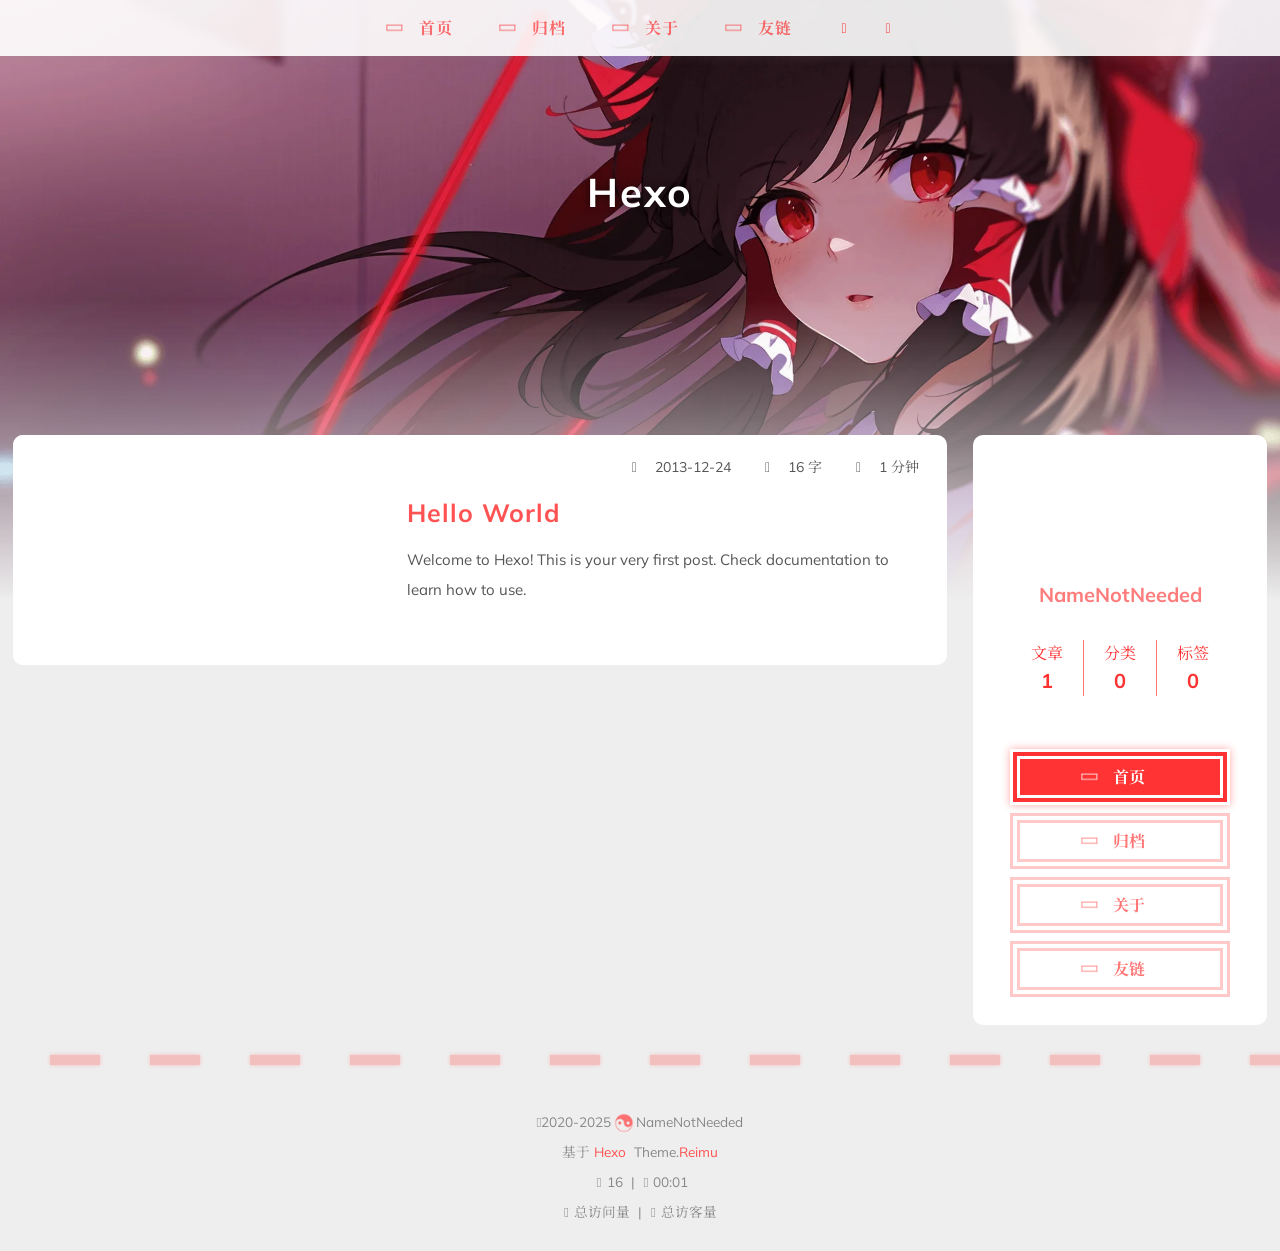
==== index.html @ d1f15216 "Site updated: 2025-08-09 03:08:02" ====
<!DOCTYPE html>
  <html lang="zh-CN"  
    
      data-theme-mode="auto"
    
  >
  <head>
  
  <meta charset="utf-8">
  

  

  

  <script>window.REIMU_CONFIG = {};window.REIMU_CONFIG.icon_font = '4552607_0khxww3tj3q9';window.REIMU_CONFIG.clipboard_tips = {"success":{"en":"Copy successfully (*^▽^*)","zh-CN":"复制成功 (*^▽^*)","zh-TW":"複製成功 (*^▽^*)","ja":"コピー成功 (*^▽^*)"},"fail":{"en":"Copy failed (ﾟ⊿ﾟ)ﾂ","zh-CN":"复制失败 (ﾟ⊿ﾟ)ﾂ","zh-TW":"複製失敗 (ﾟ⊿ﾟ)ﾂ","ja":"コピー失敗 (ﾟ⊿ﾟ)ﾂ"},"copyright":{"enable":false,"count":50,"license_type":"by-nc-sa"}};window.REIMU_CONFIG.clipboard_tips.copyright.content = '本博客所有文章除特别声明外，均采用 BY-NC-SA 许可协议。转载请注明出处！';window.REIMU_CONFIG.code_block = {"expand":true};window.REIMU_CONFIG.base = 'https://namenotneeded.github.io';</script>
  
  <title>
    
    Hexo
  </title>
  <meta name="viewport" content="width=device-width, initial-scale=1, shrink-to-fit=no">
  
  
    <link rel="preconnect" href="https://fonts.gstatic.com/" crossorigin><link rel="preload" as="style" href="https://fonts.googleapis.com/css?family=Mulish:400,400italic,700,700italic%7CNoto%20Serif%20SC:400,400italic,700,700italic&display=swap"><link rel="stylesheet" href="https://fonts.googleapis.com/css?family=Mulish:400,400italic,700,700italic%7CNoto%20Serif%20SC:400,400italic,700,700italic&display=swap" media="print" onload="this.media&#x3D;&#39;all&#39;">
  
  
    <link rel="preload" href="//at.alicdn.com/t/c/font_4552607_0khxww3tj3q9.woff2" as="font" type="font/woff2" crossorigin="anonymous">
  
  
    
<link rel="stylesheet" href="/css/loader.css">

  
  
    <meta property="og:type" content="website">
<meta property="og:title" content="Hexo">
<meta property="og:url" content="https://namenotneeded.github.io/index.html">
<meta property="og:site_name" content="Hexo">
<meta property="og:locale" content="zh_CN">
<meta property="og:image" content="https://namenotneeded.github.io/images/banner.webp">
<meta property="article:author" content="NameNotNeeded">
<meta name="twitter:card" content="summary">
<meta name="twitter:image" content="https://namenotneeded.github.io/images/banner.webp">
  
  
    <link rel="alternate" href="/atom.xml" title="Hexo" type="application/atom+xml">
  
  
    <link rel="shortcut icon" href="/images/favicon.ico">
  
  
<link rel="stylesheet" href="/css/style.css">

  <link rel="preload" as="style" onload="this.onload&#x3D;null;this.rel&#x3D;&#39;stylesheet&#39;" href="https://npm.webcache.cn/photoswipe@5.4.4/dist/photoswipe.css" integrity="sha384-IfxC36XL&#x2F;toUyJ939C73PcgMuRzAZuIzZxE38drsmO5p6jD7ei+Zx&#x2F;1oA&#x2F;0l8ysE" crossorigin="anonymous">
  
  
  
  
    
<script src="https://npm.webcache.cn/pace-js@1.2.4/pace.min.js" integrity="sha384-k6YtvFUEIuEFBdrLKJ3YAUbBki333tj1CSUisai5Cswsg9wcLNaPzsTHDswp4Az8" crossorigin="anonymous"></script>

  
  
    
<link rel="stylesheet" href="https://npm.webcache.cn/@reimujs/aos@0.1.0/dist/aos.css" integrity="sha384-4NN3fZ5AokFyHuoihl7A9qWaCt+HsAtOaUsXwJGRb4&#x2F;SMBtFr2vcNSHR5E8dg0Wk" crossorigin="anonymous">

  
  
  
<meta name="generator" content="Hexo 7.3.0"></head>

  <body>
    
    
  <div id='loader'>
    <div class="loading-left-bg loading-bg"></div>
    <div class="loading-right-bg loading-bg"></div>
    <div class="spinner-box">
      <div class="loading-taichi rotate">
        
          <svg width="150" height="150" viewBox="0 0 1024 1024" class="icon" version="1.1" xmlns="https://www.w3.org/2000/svg" shape-rendering="geometricPrecision">
            <path d="M303.5 432A80 80 0 0 1 291.5 592A80 80 0 0 1 303.5 432z" fill="var(--red-1, #ff5252)" />
            <path d="M512 65A447 447 0 0 1 512 959L512 929A417 417 0 0 0 512 95A417 417 0 0 0 512 929L512 959A447 447 0 0 1 512 65z 
           M512 95A417 417 0 0 1 929 512A208.5 208.5 0 0 1 720.5 720.5L720.5 592A80 80 0 0 0 720.5 432A80 80 0 0 0 720.5 592L720.5 720.5A208.5 208.5 0 0 1 512 512A208.5 208.5 0 0 0 303.5 303.5A208.5 208.5 0 0 0 95 512A417 417 0 0 1 512 95z" fill="var(--red-1, #ff5252)" />
          </svg>
        
      </div>
      
      
        
      
      <div class="loading-word">少女祈祷中...</div>
    </div>
  </div>
  </div>
  <script>
    var time = null;
    var startLoading = () => {
      time = Date.now();
      document.getElementById('loader').classList.remove("loading");
    }
    var endLoading = () => {
      if (!time) {
        document.body.style.overflow = 'auto';
        document.getElementById('loader').classList.add("loading");
      } else {
        if (Date.now() - time > 500) {
          time = null;
          document.body.style.overflow = 'auto';
          document.getElementById('loader').classList.add("loading");
        } else {
          setTimeout(endLoading, 500 - (Date.now() - time));
          time = null;
        }
      }
    }
    window.addEventListener('DOMContentLoaded', endLoading);
    document.getElementById('loader').addEventListener('click', endLoading);
  </script>

<div id="copy-tooltip" style="pointer-events: none; opacity: 0; transition: all 0.2s ease; position: fixed;top: 50%;left: 50%;z-index: 999;transform: translate(-50%, -50%);color: white;background: rgba(0, 0, 0, 0.5);padding: 10px 15px;border-radius: 10px;">
</div>
<div id="heatmap-tooltip"></div>


    <div id="container">
      <div id="wrap">
        <div id="header-nav">
  <nav id="main-nav">
    
      
        <span class="main-nav-link-wrap">
          <div class="main-nav-icon icon rotate">
             
              &#xe62b;
             
          </div>
          <a class="main-nav-link" href="/">首页</a>
        </span>
      
        <span class="main-nav-link-wrap">
          <div class="main-nav-icon icon rotate">
             
              &#xe62b;
             
          </div>
          <a class="main-nav-link" href="/archives">归档</a>
        </span>
      
        <span class="main-nav-link-wrap">
          <div class="main-nav-icon icon rotate">
             
              &#xe62b;
             
          </div>
          <a class="main-nav-link" href="/about">关于</a>
        </span>
      
        <span class="main-nav-link-wrap">
          <div class="main-nav-icon icon rotate">
             
              &#xe62b;
             
          </div>
          <a class="main-nav-link" href="/friend">友链</a>
        </span>
      
    
    <a id="main-nav-toggle" class="nav-icon"></a>
  </nav>
  <nav id="sub-nav">
    
      <a id="nav-rss-link" class="nav-icon" href="/atom.xml" title="RSS 订阅" target="_blank"></a>
    
    
    
  </nav>
  
</div>
<header id="header">
  
    
      <picture>
        
      </picture>
      
        <img  fetchpriority="high" src="/images/banner.webp" alt="">
      
    
  
  <div id="header-outer">
    <div id="header-title">
      
        
        
          <a href="/" id="logo">
            <h1 data-aos="slide-up">Hexo</h1>
          </a>
        
      
      
        
        <h2 id="subtitle-wrap" data-aos="slide-down">
          
        </h2>
      
    </div>
  </div>
</header>

        <div id="content"  class="sidebar-right" >
          <aside id="sidebar">
  
  
  
  <div class="sidebar-wrapper ">
    <div class="sidebar-wrap" data-aos="fade-up">
      
        <div class="sidebar-author">
  <img data-src="/avatar/avatar.webp" data-sizes="auto" alt="NameNotNeeded" class="lazyload">
  <div class="sidebar-author-name">NameNotNeeded</div>
  <div class="sidebar-description"></div>
</div>
<div class="sidebar-state">
  <div class="sidebar-state-article">
    <div>文章</div>
    <div class="sidebar-state-number">1</div>
  </div>
  <div class="sidebar-state-category">
    <div>分类</div>
    <div class="sidebar-state-number">0</div>
  </div>
  <div class="sidebar-state-tag">
    <div>标签</div>
    <div class="sidebar-state-number">0</div>
  </div>
</div>
<div class="sidebar-social">
  
</div>
<div class="sidebar-menu">
  
    
      <div class="sidebar-menu-link-wrap">
        <a class="sidebar-menu-link-dummy" href="/" aria-label="首页"></a>
        <div class="sidebar-menu-icon icon rotate">
          
            &#xe62b;
          
        </div>
        <div class="sidebar-menu-link">首页</div>
      </div>
    
      <div class="sidebar-menu-link-wrap">
        <a class="sidebar-menu-link-dummy" href="/archives" aria-label="归档"></a>
        <div class="sidebar-menu-icon icon rotate">
          
            &#xe62b;
          
        </div>
        <div class="sidebar-menu-link">归档</div>
      </div>
    
      <div class="sidebar-menu-link-wrap">
        <a class="sidebar-menu-link-dummy" href="/about" aria-label="关于"></a>
        <div class="sidebar-menu-icon icon rotate">
          
            &#xe62b;
          
        </div>
        <div class="sidebar-menu-link">关于</div>
      </div>
    
      <div class="sidebar-menu-link-wrap">
        <a class="sidebar-menu-link-dummy" href="/friend" aria-label="友链"></a>
        <div class="sidebar-menu-icon icon rotate">
          
            &#xe62b;
          
        </div>
        <div class="sidebar-menu-link">友链</div>
      </div>
    
  
</div>

      
      
    </div>
  </div>

  <div class="sidebar-widget">
  
  </div>
  
</aside>

          <section id="main">
  
  
    
    
      <div class="post-wrapper">
  <div class="post-wrap-left" data-aos="fade-up">
    
      <a class="post-link" href="/2013/12/24/hello-world/" aria-label="Hello World"></a>
    
    
    <div class="post-cover-left">
      
        
        
          <img data-src="https://d-sketon.top/img/_backwebp/bg1.webp" data-sizes="auto" alt="Hello World" class="lazyload">
        
      
    </div>
    <div class="post-info">
      <div class="post-meta">
        <span><span class="icon-calendar"></span>2013-12-24</span>
        <span><span class="icon-pencil"></span>16 字</span>
        <span><span class="icon-clock"></span>1 分钟</span>
      </div>
      <h2 class="post-title">Hello World</h2>
      <article class="post-article">
        
          Welcome to Hexo! This is your very first post. Check documentation to learn how to use.

        
      </article>
    </div>
  </div>
</div>
      
    
  



</section>
        </div>
        <footer id="footer">
  <div style="width: 100%; overflow: hidden">
    <div class="footer-line"></div>
  </div>
  <div id="footer-info">
    
    <div>
      <span class="icon-copyright"></span>
      
      
      
        2020-2025
      
      <span class="footer-info-sep rotate"></span>
      NameNotNeeded
    </div>
    
      <div>
        基于&nbsp;<a href="https://hexo.io/" rel="noopener external nofollow noreferrer" target="_blank">Hexo</a>&nbsp;
        Theme.<a href="https://github.com/D-Sketon/hexo-theme-reimu" rel="noopener external nofollow noreferrer" target="_blank">Reimu</a>
      </div>
    
    
      <div>
        <span class="icon-brush"></span>
        16
        &nbsp;|&nbsp;
        <span class="icon-coffee"></span>
        00:01
      </div>
    
    
    
    
      <div>
        <span class="icon-eye"></span>
        <span id="busuanzi_container_site_pv">总访问量&nbsp;<span id="busuanzi_value_site_pv"></span></span>
        &nbsp;|&nbsp;
        <span class="icon-user"></span>
        <span id="busuanzi_container_site_uv">总访客量&nbsp;<span id="busuanzi_value_site_uv"></span></span>
      </div>
    
  </div>
</footer>

        
          <div class="sidebar-top">
            <div class="sidebar-top-taichi rotate"></div>
            <div class="arrow-up"></div>
          </div>
        
        <div id="mask" class="hide"></div>
      </div>
      <nav id="mobile-nav">
  <div class="sidebar-wrap">
    
      <div class="sidebar-author">
  <img data-src="/avatar/avatar.webp" data-sizes="auto" alt="NameNotNeeded" class="lazyload">
  <div class="sidebar-author-name">NameNotNeeded</div>
  <div class="sidebar-description"></div>
</div>
<div class="sidebar-state">
  <div class="sidebar-state-article">
    <div>文章</div>
    <div class="sidebar-state-number">1</div>
  </div>
  <div class="sidebar-state-category">
    <div>分类</div>
    <div class="sidebar-state-number">0</div>
  </div>
  <div class="sidebar-state-tag">
    <div>标签</div>
    <div class="sidebar-state-number">0</div>
  </div>
</div>
<div class="sidebar-social">
  
</div>
<div class="sidebar-menu">
  
    
      <div class="sidebar-menu-link-wrap">
        <a class="sidebar-menu-link-dummy" href="/" aria-label="首页"></a>
        <div class="sidebar-menu-icon icon rotate">
          
            &#xe62b;
          
        </div>
        <div class="sidebar-menu-link">首页</div>
      </div>
    
      <div class="sidebar-menu-link-wrap">
        <a class="sidebar-menu-link-dummy" href="/archives" aria-label="归档"></a>
        <div class="sidebar-menu-icon icon rotate">
          
            &#xe62b;
          
        </div>
        <div class="sidebar-menu-link">归档</div>
      </div>
    
      <div class="sidebar-menu-link-wrap">
        <a class="sidebar-menu-link-dummy" href="/about" aria-label="关于"></a>
        <div class="sidebar-menu-icon icon rotate">
          
            &#xe62b;
          
        </div>
        <div class="sidebar-menu-link">关于</div>
      </div>
    
      <div class="sidebar-menu-link-wrap">
        <a class="sidebar-menu-link-dummy" href="/friend" aria-label="友链"></a>
        <div class="sidebar-menu-icon icon rotate">
          
            &#xe62b;
          
        </div>
        <div class="sidebar-menu-link">友链</div>
      </div>
    
  
</div>

    
  </div>
  
</nav>

    </div>
    
    
    
    
<script src="https://npm.webcache.cn/lazysizes@5.3.2/lazysizes.min.js" integrity="sha384-3gT&#x2F;vsepWkfz&#x2F;ff7PpWNUeMzeWoH3cDhm&#x2F;A8jM7ouoAK0&#x2F;fP&#x2F;9bcHHR5kHq2nf+e" crossorigin="anonymous"></script>


<script src="https://npm.webcache.cn/clipboard@2.0.11/dist/clipboard.min.js" integrity="sha384-J08i8An&#x2F;QeARD9ExYpvphB8BsyOj3Gh2TSh1aLINKO3L0cMSH2dN3E22zFoXEi0Q" crossorigin="anonymous"></script>





<script src="/js/script.js"></script>



  
<script src="/js/aos.js"></script>

  <script>
    var aosInit = () => {
      AOS.init({
        duration: 1000,
        easing: "ease",
        once: true,
        offset: 50,
      });
    };
    if (document.readyState === 'loading') {
      document.addEventListener('DOMContentLoaded', aosInit);
    } else {
      aosInit();
    }
  </script>



<script src="/js/pjax_script.js" data-pjax></script>







  
<script src="https://npm.webcache.cn/mouse-firework@0.1.1/dist/index.umd.js" integrity="sha384-8LyaidD9GPxQQgLJO&#x2F;WRw&#x2F;O2h3BoNq&#x2F;ApI&#x2F;ecpvM6RsrCz2qP2ppBXUKihP4V&#x2F;2d" crossorigin="anonymous"></script>

  <script>
    window.firework && window.firework(JSON.parse('{"excludeElements":["a","button"],"particles":[{"shape":"circle","move":["emit"],"easing":"easeOutExpo","colors":["var(--red-1)","var(--red-2)","var(--red-3)","var(--red-4)"],"number":20,"duration":[1200,1800],"shapeOptions":{"radius":[16,32],"alpha":[0.3,0.5]}},{"shape":"circle","move":["diffuse"],"easing":"easeOutExpo","colors":["var(--red-0)"],"number":1,"duration":[1200,1800],"shapeOptions":{"radius":20,"alpha":[0.2,0.5],"lineWidth":6}}]}'))
  </script>










<div id="lazy-script">
  <div>
       
    
    
      
    
    
  </div>
</div>


  <script>
    console.log(String.raw`%c 
 ______     ______     __     __    __     __  __    
/\  == \   /\  ___\   /\ \   /\ "-./  \   /\ \/\ \   
\ \  __<   \ \  __\   \ \ \  \ \ \-./\ \  \ \ \_\ \  
 \ \_\ \_\  \ \_____\  \ \_\  \ \_\ \ \_\  \ \_____\ 
  \/_/ /_/   \/_____/   \/_/   \/_/  \/_/   \/_____/ 
                                                  
`,'color: #ff5252;')
    console.log('%c Theme.Reimu v' + '1.9.0' + ' %c https://github.com/D-Sketon/hexo-theme-reimu ', 'color: white; background: #ff5252; padding:5px 0;', 'padding:4px;border:1px solid #ff5252;')
  </script>
  



  
<script src="https://npm.webcache.cn/busuanzi@2.3.0/bsz.pure.mini.js" integrity="sha384-0M75wtSkhjIInv4coYlaJU83+OypaRCIq2SukQVQX04eGTCBXJDuWAbJet56id+S" crossorigin="anonymous" async></script>




<script>
  if ('serviceWorker' in navigator) {
    navigator.serviceWorker.getRegistrations().then((registrations) => {
      for (let registration of registrations) {
        registration.unregister();
      }
    });
  }
</script>









    
  </body>
  </html>
---- css/loader.css ----
[data-theme="dark"] #loader .loading-bg {
  background-color: rgba(37,37,37,0.9);
}
[data-theme="dark"] #loader .spinner-box .loading-word {
  color: var(--red-1, #ff5252);
}
#loader .loading-bg {
  position: fixed;
  z-index: 1000;
  width: 50%;
  height: 100%;
  background-color: rgba(255,255,255,0.9);
  transition: 0.8s;
}
#loader .loading-right-bg {
  right: 0;
}
#loader .spinner-box {
  position: fixed;
  z-index: 1001;
  display: flex;
  justify-content: center;
  align-items: center;
  width: 100%;
  height: 100vh;
  opacity: 1;
  transition: 0.5s;
}
#loader .spinner-box .loading-taichi {
  opacity: 0.8;
}
#loader .spinner-box .rotate {
  animation: rotate-all 2s linear infinite;
}
#loader .spinner-box .loading-word {
  position: absolute;
  color: var(--red-1, #ff5252);
  top: calc(50% + 110px);
  left: 50%;
  transform: translate(-50%, -50%);
  font: 700 1.2rem  'Mulish','Noto Serif SC', '-apple-system','PingFang SC','Microsoft YaHei','sans-serif';
}
#loader.loading .loading-left-bg {
  transform: translate(-100%, 0);
}
#loader.loading .loading-right-bg {
  transform: translate(100%, 0);
}
#loader.loading .spinner-box {
  opacity: 0;
  visibility: hidden;
}
@keyframes rotate-all {
  100% {
    transform: rotate(360deg);
  }
}
---- css/style.css ----
:root {
  --red-0: #ff0000;
  --red-1: #ff5252;
  --red-2: #ff7c7c;
  --red-3: #ffafaf;
  --red-4: #ffd0d0;
  --red-5: #ffecec;
  --red-5-5: #fff3f3;
  --red-6: #fff7f7;
  --grey-9: #888;
  --grey-7: var(--color-default);
  --color-archive-year: #000;
  --color-default: #555;
  --color-border: var(--red-3);
  --color-link: var(--red-1);
  --color-background: #eee;
  --color-code-background: #f8f8f8;
  --color-header-background: rgba(255,255,255,0.9);
  --color-footer-background: #fff;
  --color-mobile-nav-background: #fff;
  --color-wrap: #fff;
  --color-sticky: #fff;
  --color-h2-border: #eee;
  --color-meta-shadow: var(--red-6);
  --color-hover-shadow: rgba(120,120,120,0.15);
  --color-h2-after: var(--red-1);
  --color-red-6-shadow: rgba(255, 78, 78, 0.6);
  --color-red-3-shadow: rgba(255, 78, 78, 0.3);
  --highlight-nav: #e6e6e6;
  --highlight-scrollbar: #d6d6d6;
  --highlight-background: #f7f7f7;
  --highlight-current-line: #dadada;
  --highlight-selection: #e9e9e9;
  --highlight-foreground: #4d4d4d;
  --highlight-comment: #7d7d7d;
  --highlight-red: #c8362b;
  --highlight-orange: #b66014;
  --highlight-yellow: #cb911d;
  --highlight-green: #2ea52e;
  --highlight-aqua: #479d9d;
  --highlight-blue: #1973b8;
  --highlight-purple: #7135ac;
  --cursor-default: url("../images/cursor/reimu-cursor-default.png"), auto;
  --cursor-pointer: url("../images/cursor/reimu-cursor-pointer.png"), pointer;
  --cursor-text: url("../images/cursor/reimu-cursor-text.png"), text;
  --footer-icon: url("../images/taichi.png");
  --sponsor-icon: url("../images/taichi.png");
  --top-icon: url("../images/taichi.png");
  --shadow-meta: 0 0 5px 2px var(--color-meta-shadow);
  --shadow-meta-hover: 0 0 6px 4px var(--color-meta-shadow);
  --shadow-card: 0 0 10px 2px var(--color-hover-shadow);
  --shadow-card-hover: 0 0 10px 4px var(--color-hover-shadow);
  --shadow-red-6-shadow: 0 0 8px var(--color-red-6-shadow);
}
[data-theme="dark"]:root {
  --red-0: var(--red-1);
  --red-4: rgba(255, 208, 208, 0.5);
  --red-5: rgba(255,228,228,0.15);
  --red-5-5: rgba(255,236,236,0.05);
  --red-6: rgba(255, 243, 243, 0.2);
  --color-archive-year: #999;
  --color-default: #999;
  --color-border: var(--red-5);
  --color-background: #21252b;
  --color-code-background: rgba(232,232,232,0.1);
  --color-header-background: #222;
  --color-footer-background: #21252b;
  --color-mobile-nav-background: #21252b;
  --color-wrap: #272b30;
  --color-h2-border: #47474a;
  --color-meta-shadow: rgba(0,0,0,0.2);
  --color-hover-shadow: rgba(0,0,0,0.2);
  --highlight-nav: #2e353f;
  --highlight-scrollbar: #454d59;
  --highlight-background: #22272e;
  --highlight-current-line: #393939;
  --highlight-selection: #515151;
  --highlight-foreground: #cccccc;
  --highlight-comment: #999999;
  --highlight-red: #f47067;
  --highlight-orange: #f69d50;
  --highlight-yellow: #ffcc66;
  --highlight-green: #99cc99;
  --highlight-aqua: #66cccc;
  --highlight-blue: #54b6ff;
  --highlight-purple: #dcbdfb;
}
[data-theme="dark"]:root img {
  filter: brightness(70%);
}
[data-theme="dark"]:root .pswp__img {
  opacity: 1;
  filter: none;
  animation: none;
}
[data-theme="dark"]:root img.lazyloaded {
  opacity: 1;
  animation: blur-darken 0.8s ease-in-out forwards;
}
body [data-aos='fade-up'] {
  transform: translate3d(0, 30px, 0);
}
body [data-aos='zoom-in'] {
  transform: scale(0.8);
}
[data-aos^=fade],
[data-aos^=zoom] {
  transition-property: all !important;
}
@keyframes blur {
  0% {
    filter: blur(10px);
  }
  to {
    filter: blur(0);
  }
}
@keyframes blur-darken {
  0% {
    filter: blur(10px) brightness(70%);
  }
  to {
    filter: blur(0) brightness(70%);
  }
}
@keyframes rotate-all {
  100% {
    transform: rotate(360deg);
  }
}
@keyframes transform-all {
  100% {
    transform: translateX(-100px);
  }
}
.article-entry h1 {
  font-size: 2em;
}
.article-entry h2 {
  font-size: 1.5em;
  position: relative;
}
.article-entry h2:before {
  content: "";
  position: absolute;
  width: 100%;
  border-bottom: 1px solid var(--color-h2-border);
  bottom: -15px;
  box-sizing: unset;
  transition: 1s;
}
.article-entry h2:after {
  content: "";
  position: absolute;
  background: var(--color-h2-after);
  width: 1em;
  height: 7px;
  bottom: -18px;
  left: 0;
  border-radius: 10px;
  box-shadow: 0 2px 12px var(--color-red-6-shadow);
  transition: 0.3s;
}
.article-entry h2:hover:after {
  width: 3em;
}
.article-entry h3 {
  font-size: 1.3em;
}
.article-entry h4 {
  font-size: 1.2em;
}
.article-entry h5 {
  font-size: 1em;
}
.article-entry h6 {
  font-size: 1em;
  color: var(--grey-9);
}
.article-entry hr {
  margin: 10px 0;
  opacity: 0.3;
  height: 4px;
  background-image: linear-gradient(to right, var(--red-0) 50%, transparent 0%);
  background-size: 50px 4px;
  background-repeat: repeat-x;
  border: none;
  filter: drop-shadow(0px 0px 2px var(--red-1));
  transition: opacity 0.3s, color 0.3s;
}
.article-entry hr:hover {
  opacity: 0.5;
}
.article-entry strong {
  font-weight: bold;
}
.article-entry em,
.article-entry cite {
  font-style: italic;
}
.article-entry sup,
.article-entry sub {
  font-size: 0.75em;
  line-height: 0;
  position: relative;
  vertical-align: baseline;
}
.article-entry sup {
  top: -0.5em;
}
.article-entry sub {
  bottom: -0.2em;
}
.article-entry small {
  font-size: 0.85em;
}
.article-entry acronym,
.article-entry abbr {
  text-decoration: none;
  border-bottom: 1px dotted;
}
.article-entry ul,
.article-entry ol,
.article-entry dl {
  margin: 0 20px;
  line-height: 1.8em;
}
.article-entry ul ul,
.article-entry ol ul,
.article-entry ul ol,
.article-entry ol ol {
  margin-top: 0;
  margin-bottom: 0;
}
.article-entry ul {
  list-style: disc;
}
.article-entry ol {
  list-style: decimal;
}
.article-entry dt {
  font-weight: bold;
}
@font-face {
  font-family: "iconfont";
  src: url("//at.alicdn.com/t/c/font_4552607_0khxww3tj3q9.woff2") format('woff2');
  font-display: swap;
}
.archives-tag-list-link:before {
  font-family: "iconfont";
  content: "\e622";
}
.archives-category-list-link:before {
  font-family: "iconfont";
  content: "\e604";
}
.article-date-link:before {
  font-family: "iconfont";
  content: "\e606";
}
.article-category-link:before {
  font-family: "iconfont";
  content: "\e604";
}
.article-tag-list-link:before {
  font-family: "iconfont";
  content: "\e622";
}
.article-comment-link:before {
  font-family: "iconfont";
  content: "\e608";
}
.icon-copyright:before {
  font-family: "iconfont";
  content: "\e60a";
}
.icon-brush:before {
  font-family: "iconfont";
  content: "\e618";
}
.icon-coffee:before {
  font-family: "iconfont";
  content: "\e607";
}
.icon-eye:before {
  font-family: "iconfont";
  content: "\e60f";
}
.icon-user:before {
  font-family: "iconfont";
  content: "\e628";
}
#main-nav-toggle:before {
  font-family: "iconfont";
  content: "\e62f";
}
#nav-rss-link:before {
  font-family: "iconfont";
  content: "\e61f";
}
#nav-search-btn:before {
  font-family: "iconfont";
  content: "\e631";
}
#nav-sun-btn:before {
  font-family: "iconfont";
  content: "\e621";
}
#nav-moon-btn:before {
  font-family: "iconfont";
  content: "\e617";
}
#nav-circle-half-stroke-btn:before {
  font-family: "iconfont";
  content: "\e641";
}
#nav-language-btn:before {
  font-family: "iconfont";
  content: "\e642";
}
.icon-copy:before {
  font-family: "iconfont";
  content: "\e60c";
}
.icon-chevron-down:before {
  font-family: "iconfont";
  content: "\e609";
}
.icon-check:before {
  font-family: "iconfont";
  content: "\e636";
}
.icon-times:before {
  font-family: "iconfont";
  content: "\e637";
}
.icon-calendar:before {
  font-family: "iconfont";
  content: "\e605";
}
.icon-pencil:before {
  font-family: "iconfont";
  content: "\e61b";
}
.icon-clock:before {
  font-family: "iconfont";
  content: "\e613";
}
.post-sticky:before {
  font-family: "iconfont";
  content: "\e627";
}
.popup-btn-close:before {
  font-family: "iconfont";
  content: "\e626";
}
.reimu-search-input-icon:before {
  font-family: "iconfont";
  content: "\e631";
}
.ais-pagination--item__previous a:before {
  font-family: "iconfont";
  content: "\e601";
}
.ais-pagination--item__next a:before {
  font-family: "iconfont";
  content: "\e630";
}
.sidebar-btn-wrapper .sidebar-toc-btn:before {
  font-family: "iconfont";
  content: "\e633";
}
.sidebar-btn-wrapper .sidebar-common-btn:before {
  font-family: "iconfont";
  content: "\e632";
}
.sidebar-top .arrow-up:before {
  font-family: "iconfont";
  content: "\e634";
}
.icon-link:before {
  font-family: "iconfont";
  content: "\e639";
}
.icon-globe:before {
  font-family: "iconfont";
  content: "\e638";
}
.icon-creative-commons:before {
  font-family: "iconfont";
  content: "\e63a";
}
.icon-taichi:before {
  font-family: "iconfont";
  content: "\e62b";
}
.icon-image:before {
  font-family: "iconfont";
  content: "\e63f";
}
.icon {
  font-family: "iconfont";
}
html,
body,
div,
span,
applet,
object,
iframe,
h1,
h2,
h3,
h4,
h5,
h6,
p,
blockquote,
pre,
a,
abbr,
acronym,
address,
big,
cite,
code,
del,
dfn,
em,
img,
ins,
kbd,
q,
s,
samp,
small,
strike,
strong,
sub,
sup,
tt,
var,
dl,
dt,
dd,
ol,
ul,
li,
fieldset,
form,
label,
legend,
table,
caption,
tbody,
tfoot,
thead,
tr,
th,
td {
  margin: 0;
  padding: 0;
  border: 0;
  outline: 0;
  font-weight: inherit;
  font-style: inherit;
  font-family: inherit;
  font-size: 100%;
  vertical-align: baseline;
}
body {
  line-height: 1;
  color: #000;
  background: #fff;
}
ol,
ul {
  list-style: none;
}
table {
  border-collapse: separate;
  border-spacing: 0;
  vertical-align: middle;
}
caption,
th,
td {
  text-align: left;
  font-weight: normal;
  vertical-align: middle;
}
a img {
  border: none;
}
h1,
h2,
h3,
h4,
h5,
h6 {
  font-family: 'Mulish','Noto Serif SC', '-apple-system','PingFang SC','Microsoft YaHei','sans-serif';
  font-weight: 700;
}
input,
button {
  margin: 0;
  padding: 0;
}
input::-moz-focus-inner,
button::-moz-focus-inner {
  border: 0;
  padding: 0;
}
html,
body,
#container {
  height: 100%;
  scroll-behavior: smooth;
  cursor: var(--cursor-default);
}
body {
  width: 100%;
  background: var(--color-background);
  -webkit-text-size-adjust: 100%;
  -webkit-font-smoothing: antialiased;
  text-size-adjust: 100%;
  font-family: 'Mulish','Noto Serif SC', '-apple-system','PingFang SC','Microsoft YaHei','sans-serif';
  transition: background 1s;
  color: var(--color-default);
}
body ::selection {
  background: var(--red-1);
  color: #fff;
}
a,
button {
  cursor: var(--cursor-pointer) !important;
}
.site-search input {
  cursor: var(--cursor-text) !important;
}
#main span:not(button span),
#main p:not(button p),
#main code,
#main kbd,
#main input,
#main textarea {
  cursor: var(--cursor-text) !important;
}
#main nav span {
  cursor: var(--cursor-default) !important;
}
#container {
  position: relative;
}
.mobile-nav-on {
  overflow: hidden !important;
}
#wrap {
  position: absolute;
  z-index: 1;
  top: 0;
  left: 0;
  height: 100%;
  width: 100%;
  transition: 1s;
  background: var(--color-background);
}
#main {
  flex: 1;
  padding: 0 10px;
  max-width: 100%;
  box-sizing: border-box;
}
@media screen and (max-width: 959px) {
  #main {
    min-width: 100%;
  }
}
#content {
  position: relative;
  display: flex;
  padding-top: 5px;
  align-items: stretch;
  max-width: 1350px;
  margin: 0 auto;
  overflow: visible;
}
@media screen and (min-width: 960px) {
  .sidebar-left #main,
  .sidebar-right #main {
    padding: 0;
    width: 73%;
    margin: 0 1%;
  }
}
#content.sidebar-right {
  flex-direction: row-reverse;
}
#mask {
  z-index: 1000;
  position: fixed;
  top: 0;
  left: 0;
  width: 100%;
  height: 100%;
  background: rgba(0,0,0,0.3);
  backdrop-filter: blur(3px);
  -webkit-backdrop-filter: blur(3px);
  opacity: 1;
  transition: 0.3s;
}
#mask.hide {
  opacity: 0;
  visibility: hidden;
}
#header {
  min-height: 400px;
  height: 35vh;
  position: relative;
}
#header img {
  position: absolute;
  top: 0;
  left: 0;
  width: 100%;
  height: 150%;
  z-index: -2;
  user-select: none;
  display: block;
  object-fit: cover;
  transition: 0.3s;
  -webkit-mask: linear-gradient(to top, transparent, #fff 50%);
  mask: linear-gradient(to top, transparent, #fff 50%);
}
@media screen and (max-width: 959px) {
  #header img {
    height: 120%;
  }
}
@media screen and (max-width: 767px) {
  #header img {
    height: 100%;
  }
}
#header-outer {
  height: 100%;
  position: relative;
  max-width: 100%;
}
[data-theme="dark"] #header-nav:hover {
  background: var(--color-header-background);
}
#header-nav {
  position: fixed;
  top: 0;
  left: 0;
  right: 0;
  display: flex;
  justify-content: center;
  background: var(--color-header-background);
  box-shadow: var(--shadow-card);
  transition: background 1s, top 0.3s;
  z-index: 200;
}
#header-nav:hover {
  background: rgba(255,255,255,0.95);
}
#header-nav.header-nav-hidden {
  top: -80px;
}
#header-title {
  font-family: 'Mulish','Noto Serif SC', '-apple-system','PingFang SC','Microsoft YaHei','sans-serif';
  font-weight: 700;
  text-align: center;
  position: absolute;
  top: 50%;
  margin: -20px 2.5% 0;
  width: 95%;
}
#logo,
#subtitle {
  text-decoration: none;
  color: #fff;
}
#logo {
  font-size: 40px;
  font-weight: 700;
  letter-spacing: 2px;
  display: inline-block;
  transform: translateY(-20%);
  text-shadow: 0 0 0.5rem rgba(0,0,0,0.7);
}
@media screen and (max-width: 959px) {
  #logo {
    font-size: 35px;
  }
}
@media screen and (min-width: 480px) and (max-width: 767px) {
  #logo {
    font-size: 30px;
  }
}
@media screen and (max-width: 479px) {
  #logo {
    font-size: 30px;
  }
}
#subtitle {
  font-size: 18px;
  font-weight: 400;
  letter-spacing: 1px;
  text-shadow: 0 0 5px rgba(0,0,0,0.7);
}
@media screen and (max-width: 959px) {
  #subtitle {
    font-size: 15px;
  }
}
@media screen and (min-width: 480px) and (max-width: 767px) {
  #subtitle {
    font-size: 14px;
  }
}
@media screen and (max-width: 479px) {
  #subtitle {
    font-size: 13px;
  }
}
#subtitle-wrap {
  margin-top: 18px;
}
#main-nav {
  display: flex;
  align-items: center;
}
.nav-icon,
.main-nav-link-wrap,
.main-nav-link,
.main-nav-icon {
  color: var(--red-0);
  opacity: 0.8;
  text-decoration: none;
  transition: 0.2s;
  padding: 20px 15px;
}
.main-nav-link-wrap {
  padding: 0 15px;
  display: flex;
  transition: 0.3s;
}
.main-nav-link-wrap:hover {
  opacity: 1;
}
@media screen and (max-width: 959px) {
  .main-nav-link-wrap {
    padding: 0 10px;
  }
}
@media screen and (max-width: 767px) {
  .main-nav-link-wrap {
    padding: 0 4px;
  }
}
.nav-icon {
  text-align: center;
  font-size: 14px;
  width: 14px;
  height: 14px;
  will-change: transform;
}
.nav-icon:hover {
  opacity: 1;
  transform: scale(1.1);
}
[data-theme="dark"] .main-nav-link,
[data-theme="dark"] .nav-icon,
[data-theme="dark"] .main-nav-link-wrap {
  color: var(--red-2);
}
@media screen and (max-width: 767px) {
  .main-nav-link-wrap {
    display: none;
  }
}
.main-nav-link-wrap:hover .main-nav-icon:before {
  transform: rotate(90deg) scale(1.1);
}
.main-nav-link-wrap:hover .main-nav-icon {
  transform: scale(1.1);
}
.main-nav-link-wrap:hover .main-nav-icon.rotate {
  transform: rotate(90deg) scale(1.1);
}
.main-nav-link {
  letter-spacing: 1px;
  font-weight: 700;
  opacity: 0.7;
}
.main-nav-icon {
  cursor: var(--cursor-pointer) !important;
  padding: 15px 5px;
  display: flex;
  align-items: center;
  font-size: 24px;
  font-weight: 400;
  transition: transform 0.3s, color 0.3s;
  will-change: transform;
}
.main-nav-icon.rotate {
  transform: rotate(90deg);
}
.main-nav-icon:before {
  font-size: 24px;
  font-weight: 400;
  transform: rotate(90deg);
  transition: transform 0.3s, color 0.3s;
  will-change: transform;
}
#main-nav-toggle {
  display: none;
}
@media screen and (max-width: 767px) {
  #main-nav-toggle {
    display: block;
  }
}
#sub-nav,
#i18n-nav {
  display: flex;
  align-items: center;
}
#nav-sun-btn:before,
#nav-moon-btn:before,
#nav-circle-half-stroke-btn:before {
  font-weight: 700;
}
#i18n-nav {
  margin-left: 8px;
}
.custom-dropdown {
  position: relative;
}
.select-selected {
  padding: 14px;
  color: var(--red-2);
  cursor: var(--cursor-pointer) !important;
  font-size: 14px;
  display: flex;
  align-items: center;
  justify-content: space-between;
}
.select-items {
  position: absolute;
  top: 100%;
  left: 0;
  right: 0;
  border-radius: 5px;
  background-color: var(--color-wrap);
  margin-top: 5px;
  display: none;
  z-index: 1;
  font-size: 14px;
  overflow: hidden;
  box-shadow: var(--shadow-card);
}
.select-items li {
  list-style: none;
  padding: 10px;
  cursor: var(--cursor-pointer) !important;
  color: var(--red-2);
  transition: 1s;
}
.select-items li:hover {
  color: #fff;
  background: var(--red-1);
}
.select-items.show {
  display: block;
}
.select-items li.selected {
  background: var(--red-1);
  color: #fff;
}
.hr-line {
  margin: 10px 35px;
  opacity: 0.3;
  height: 4px;
  background-image: linear-gradient(to right, var(--red-0) 50%, transparent 0%);
  background-size: 50px 4px;
  background-repeat: repeat-x;
  filter: drop-shadow(0px 0px 2px var(--red-1));
  transition: opacity 0.3s, color 0.3s;
}
.hr-line:hover {
  opacity: 0.5;
}
.article-inner {
  background: var(--color-wrap);
  border-radius: 10px;
  display: flow-root;
  transition: 0.3s;
}
.article-meta {
  display: flex;
  flex-direction: column;
  padding: 20px 35px 0;
}
.article-date-link,
.article-category-link {
  text-decoration: none;
  text-transform: uppercase;
  font-size: 14px;
  color: var(--red-1);
  background: var(--red-5);
  border-radius: 10px;
  padding: 10px 18px;
  margin: 0 12px 1em 0;
  box-shadow: var(--shadow-meta);
  transition: 0.3s;
}
.article-date {
  display: flex;
}
.article-date-link:before {
  margin-right: 10px;
}
.article-category {
  display: flex;
  flex-wrap: wrap;
}
.article-category-link:before {
  font-weight: 700;
  margin-right: 10px;
}
.article-entry {
  overflow: hidden;
  color: var(--color-default);
  padding: 0 35px;
}
.article-entry:before,
.article-entry:after {
  content: "";
  display: table;
}
.article-entry:after {
  clear: both;
}
@media screen and (max-width: 767px) {
  .article-entry {
    padding: 0 20px;
  }
}
.article-entry p,
.article-entry table {
  line-height: 1.8em;
  margin: 1.2em 0;
}
.article-entry h1,
.article-entry h2,
.article-entry h3,
.article-entry h4,
.article-entry h5,
.article-entry h6 {
  font-weight: bold;
  line-height: 1.2em;
  margin: 1.2em 0 0.8em;
}
.article-entry h1:before,
.article-entry h2:before,
.article-entry h3:before,
.article-entry h4:before,
.article-entry h5:before,
.article-entry h6:before {
  font-family: "iconfont";
  font-weight: normal;
}
.article-entry h1 a,
.article-entry h2 a,
.article-entry h3 a,
.article-entry h4 a,
.article-entry h5 a,
.article-entry h6 a {
  font-family: "iconfont";
  opacity: 0.5;
  margin-right: 5px;
  transition: 0.3s;
}
.article-entry h1 a:hover,
.article-entry h2 a:hover,
.article-entry h3 a:hover,
.article-entry h4 a:hover,
.article-entry h5 a:hover,
.article-entry h6 a:hover {
  opacity: 0.8;
  text-decoration: none !important;
}
.article-entry h2 {
  margin-bottom: 40px;
}
.article-entry a {
  color: var(--color-link);
  text-decoration: none;
  word-break: break-word;
}
.article-entry a:hover {
  text-decoration: underline;
}
.article-entry a:not(:has(code),
.article-entry h1 a,
.article-entry h2 a,
.article-entry h3 a,
.article-entry h4 a,
.article-entry h5 a,
.article-entry h6 a,
.article-entry .post-link-card a,
.article-entry .friend-item-wrap a,
.article-entry a.article-gallery-item)::after {
  font-family: "iconfont";
  content: "\e639";
  font-size: 0.5em;
  margin: 0 0.5em;
  vertical-align: bottom;
  font-style: normal;
}
.article-entry a:not(h1 a,
.article-entry h2 a,
.article-entry h3 a,
.article-entry h4 a,
.article-entry h5 a,
.article-entry h6 a) code::after {
  font-family: "iconfont";
  content: "\e639";
  font-size: 0.5em;
  margin: 0 0.5em;
  vertical-align: bottom;
  font-style: normal;
}
.article-entry ul,
.article-entry ol,
.article-entry dl {
  margin-top: 1.2em;
  margin-bottom: 1.2em;
}
.article-entry li:hover::marker {
  transition: color 0.2s;
  color: var(--red-1);
}
.article-entry img {
  opacity: 0;
  transition: 0.3s;
}
.article-entry img,
.article-entry video {
  max-width: 100%;
  height: auto;
  display: block;
  margin: auto;
}
.article-entry img.lazyloaded {
  opacity: 1;
  animation: blur 0.8s ease-in-out forwards;
}
.article-entry iframe {
  border: none;
}
.article-entry table {
  width: 100%;
  border-collapse: collapse;
  border-spacing: 0;
}
.article-entry th {
  font-weight: bold;
  border-bottom: 3px solid var(--color-border);
  padding-bottom: 0.5em;
}
.article-entry td {
  border-bottom: 1px solid var(--color-border);
  padding: 10px 0;
}
.article-entry blockquote {
  background: var(--red-5-5);
  border-left: 6px var(--red-4) solid;
  margin: 1.2em 0;
  border-radius: 10px;
  transition: 0.3s;
  padding: 1px 10px;
  box-shadow: var(--shadow-meta);
}
.article-entry blockquote:hover {
  box-shadow: var(--shadow-meta-hover);
}
.article-entry blockquote footer {
  font-size: 14px;
  margin: 1.8em 0;
}
.article-entry blockquote footer cite:before {
  content: "—";
  padding: 0 0.5em;
}
.article-entry details {
  padding: 18px 12px;
  border-radius: 10px;
  background-color: var(--red-5-5);
  box-shadow: var(--shadow-meta);
  transition: 0.3s;
}
.article-entry details:hover {
  box-shadow: var(--shadow-meta-hover);
}
.article-entry summary {
  font-size: 1.1em;
  font-weight: bold;
  cursor: var(--cursor-pointer) !important;
  padding: 8px;
  border: none;
  border-radius: 10px;
  transition: 0.3s;
}
.article-entry summary:hover {
  background-color: var(--red-5);
}
.article-entry details[open] summary {
  background-color: var(--red-5);
}
.article-entry details[open] summary:hover {
  background-color: var(--red-5);
}
.article-entry details p {
  margin: 20px 0 0;
  padding: 10px;
  background-color: var(--color-footer-background);
  border-radius: 10px;
  transition: 0.3s;
}
.article-entry .pullquote {
  text-align: left;
  width: 45%;
  margin: 0;
}
.article-entry .pullquote.left {
  margin-left: 0.5em;
  margin-right: 1em;
}
.article-entry .pullquote.right {
  margin-right: 0.5em;
  margin-left: 1em;
}
.article-entry .caption {
  color: var(--grey-9);
  display: block;
  font-size: 0.9em;
  margin-top: 0.5em;
  position: relative;
  text-align: center;
}
.article-entry .video-container {
  position: relative;
  padding-top: 56.25%;
  height: 0;
  overflow: hidden;
}
.article-entry .video-container iframe,
.article-entry .video-container object,
.article-entry .video-container embed {
  position: absolute;
  top: 0;
  left: 0;
  width: 100%;
  height: 100%;
  margin-top: 0;
}
.article-more-link a {
  display: inline-block;
  line-height: 1em;
  padding: 10px 18px;
  border-radius: 10px;
  background: var(--red-5);
  color: var(--red-1);
  text-decoration: none;
  box-shadow: var(--shadow-meta);
  transition: 0.3s;
}
.article-more-link a:hover {
  background: var(--color-link);
  color: #fff;
  text-decoration: none;
}
.article-footer {
  font-size: 14px;
  margin: 0 35px 20px;
}
.article-footer:before,
.article-footer:after {
  content: "";
  display: table;
}
.article-footer:after {
  clear: both;
}
@media screen and (max-width: 767px) {
  .article-footer {
    margin: 0 20px 20px;
  }
}
.article-footer:hover:before {
  opacity: 0.5;
}
.article-footer:before {
  content: "";
  display: block;
  margin-top: 10px;
  opacity: 0.3;
  height: 4px;
  background-image: linear-gradient(to right, var(--red-0) 50%, transparent 0%);
  background-size: 50px 4px;
  background-repeat: repeat-x;
  filter: drop-shadow(0px 0px 2px var(--red-1));
  transition: 0.3s;
}
.article-footer a {
  text-decoration: none;
}
.article-tag-list-link,
.article-comment-link,
.article-visitor-link {
  color: var(--red-1);
  margin-top: 20px;
}
.article-tag-list-item {
  float: left;
  text-decoration: none;
  text-transform: uppercase;
  background: var(--red-5);
  border-radius: 10px;
  padding: 8px 15px;
  margin-top: 20px;
  margin-right: 10px;
  box-shadow: var(--shadow-meta);
}
.article-tag-list-link:before {
  margin-right: 10px;
}
.article-comment-link {
  float: right;
  background: var(--red-5);
  margin-left: 20px;
  border-radius: 10px;
  padding: 8px 15px;
}
.article-comment-link:before {
  margin-right: 10px;
}
.article-visitor-link {
  float: right;
  font-size: 14px;
  background: var(--red-5);
  margin-left: 20px;
  border-radius: 10px;
  padding: 8px 15px;
}
#article-nav {
  margin-top: 10px;
  display: flex;
  flex-direction: column;
  border-radius: 10px;
  overflow: hidden;
}
@media screen and (min-width: 768px) {
  #article-nav {
    flex-direction: row;
  }
}
.article-nav-link-wrap {
  color: #fff;
  position: relative;
  flex: 1;
  display: flex;
  flex-direction: column;
  justify-content: center;
  padding-left: 20px;
  opacity: 0.9;
  transition: opacity 0.3s;
  height: 150px;
  min-height: 150px;
  flex-shrink: 0;
}
.article-nav-link-wrap a,
.article-nav-link-wrap img {
  position: absolute;
  top: 0;
  left: 0;
  width: 100%;
  height: 100%;
  filter: brightness(70%);
}
.article-nav-link-wrap img {
  display: block;
  opacity: 0;
  object-fit: cover;
  z-index: -1;
}
.article-nav-link-wrap img.lazyloaded {
  opacity: 1;
}
.article-nav-link-wrap:hover {
  opacity: 1;
}
.article-nav-link-right {
  align-items: flex-end;
  padding-right: 20px;
}
.article-nav-caption {
  text-transform: uppercase;
  letter-spacing: 2px;
  font-weight: bold;
}
.article-nav-title {
  font-size: 1.2em;
  line-height: 1.8em;
  margin-top: 0.8em;
  text-shadow: 0 0.2rem 0.3rem rgba(0,0,0,0.5);
}
.article-gallery {
  background: #000;
  position: relative;
}
.article-gallery-photos {
  position: relative;
  overflow: hidden;
}
.article-gallery-img {
  display: none;
  max-width: 100%;
}
.article-gallery-img:first-child {
  display: block;
}
.article-gallery-img.loaded {
  position: absolute;
  display: block;
}
.article-gallery-img img {
  display: block;
  max-width: 100%;
  margin: 0 auto;
}
.post-link {
  position: absolute;
  top: 0;
  left: 0;
  width: 100%;
  height: 100%;
}
.post-wrap-left,
.post-wrap-right {
  width: 100%;
  height: 230px;
  margin-bottom: 40px;
  position: relative;
  border-radius: 10px;
  background: var(--color-wrap);
  display: flex;
  transition: 0.3s;
}
[data-theme="dark"] .post-wrap-left,
[data-theme="dark"] .post-wrap-right {
  box-shadow: var(--shadow-card);
}
.post-wrapper {
  border-radius: 10px;
  transition: 0.3s;
}
.post-wrapper .aos-animate {
  transition-property: initial !important;
}
@media screen and (min-width: 768px) {
  .post-wrapper .aos-animate:hover {
    box-shadow: var(--shadow-card-hover);
  }
}
.post-wrapper img {
  will-change: transform;
}
@media screen and (min-width: 768px) {
  .post-wrapper:hover {
    transform: scale(1.01);
  }
  .post-wrapper:hover img {
    transform: scale(1.05);
  }
}
.post-wrap-right {
  flex-direction: row-reverse;
}
@media screen and (max-width: 767px) {
  .post-wrap-left,
  .post-wrap-right {
    flex-direction: column;
    height: 400px;
  }
}
.post-info {
  height: 100%;
  width: 100%;
  padding: 20px;
  overflow: hidden;
  box-sizing: border-box;
}
.post-meta {
  display: flex;
  justify-content: flex-end;
  margin: 5px 0;
}
.post-meta span {
  font-size: 14px;
  color: var(--grey-7);
  margin: 0 8px;
  white-space: nowrap;
  text-overflow: ellipsis;
  overflow: hidden;
}
.post-meta span:before {
  margin: 0 10px;
}
@media screen and (max-width: 767px) {
  .post-meta span:before {
    margin: 0;
  }
}
.post-article {
  display: -webkit-box;
  -webkit-box-orient: vertical;
  -webkit-line-clamp: 3;
  line-clamp: 3;
  overflow: hidden;
  line-height: 30px;
  font-size: 15px;
  color: var(--grey-7);
}
.post-article a {
  color: var(--color-link);
}
.post-cover-left,
.post-cover-right {
  width: 40%;
  position: relative;
  overflow: hidden;
  min-height: 95px;
  background-color: var(--color-wrap);
  flex-shrink: 0;
  pointer-events: none;
}
@media screen and (max-width: 767px) {
  .post-cover-left,
  .post-cover-right {
    width: 100%;
    height: 45%;
  }
}
.post-cover-left img,
.post-cover-right img {
  display: block;
  opacity: 0;
  transition: 0.2s;
  position: absolute;
  left: 0;
  top: 0;
  object-fit: cover;
  width: 100%;
  height: 100%;
}
.post-cover-left img.lazyloaded,
.post-cover-right img.lazyloaded {
  opacity: 1;
  animation: blur 0.8s forwards;
}
@media screen and (min-width: 768px) {
  .post-cover-left {
    border-radius: 10px 0 0 10px;
    -webkit-clip-path: polygon(0 0, 92% 0%, 100% 100%, 0% 100%);
    clip-path: polygon(0 0, 92% 0%, 100% 100%, 0% 100%);
  }
}
@media screen and (max-width: 767px) {
  .post-cover-left {
    border-radius: 10px 10px 0 0;
  }
}
@media screen and (min-width: 768px) {
  .post-cover-right {
    border-radius: 0 10px 10px 0;
    -webkit-clip-path: polygon(0 0, 100% 0%, 100% 100%, 8% 100%);
    clip-path: polygon(0 0, 100% 0%, 100% 100%, 8% 100%);
  }
}
@media screen and (max-width: 767px) {
  .post-cover-right {
    border-radius: 10px 10px 0 0;
  }
}
.post-title {
  padding: 20px 0;
  color: var(--color-link);
  font-size: 25px;
  letter-spacing: 1px;
  white-space: nowrap;
  overflow: hidden;
  text-overflow: ellipsis;
  transition: color 0.3s;
}
.post-sticky {
  position: absolute;
  display: flex;
  justify-content: center;
  align-items: center;
  top: 0;
  left: 0;
  width: 70px;
  height: 35px;
  background: var(--color-sticky);
  color: var(--red-1);
  font-weight: bold;
  font-size: 15px;
  z-index: 1;
  transition: 0.3s;
  border-top-left-radius: 10px;
  border-bottom-right-radius: 10px;
}
.post-sticky:before {
  margin-right: 5px;
}
#comments {
  background: var(--color-wrap);
  padding: 20px 35px;
  border-radius: 10px;
  margin: 10px 0;
}
#comments a {
  color: var(--color-link);
}
#comments .comment-header {
  display: flex;
  flex-direction: column;
  width: 100%;
}
#comments .comment-header .comment-title {
  margin: 0 0 10px;
  width: 100%;
  text-align: center;
  color: var(--color-default);
}
#comments .comment-header .comment-selector {
  width: 100%;
  display: flex;
  justify-content: flex-end;
  margin-bottom: 15px;
}
#comments .comment-header .comment-selector-wrap {
  display: flex;
  overflow: hidden;
  border-radius: 0.4em;
}
#comments .comment-header .comment-selector-wrap .selector-item {
  font-size: 0.8rem;
  color: #555;
  background-color: #c9ccd0;
  transition: 0.3s;
  padding: 0.31rem 0.32rem;
  cursor: var(--cursor-pointer) !important;
  font-weight: bold;
}
#comments .comment-header .comment-selector-wrap .selector-item span {
  cursor: var(--cursor-pointer) !important;
}
[data-theme="dark"] #comments .comment-header .comment-selector-wrap .selector-item {
  color: #ccc;
  background-color: #555;
}
#comments .comment-header .comment-selector-wrap .selector-item:hover {
  background-color: var(--red-4);
}
#comments .comment-header .comment-selector-wrap .selector-item.active {
  color: #fff;
  background-color: var(--red-1);
}
.archives-outer-wrap {
  background: var(--color-wrap);
  border-radius: 10px;
  padding: 15px 0;
}
.archives-wrap {
  padding: 20px 50px;
}
.archive-year-wrap {
  margin-bottom: 2em;
  position: relative;
}
.archive-year-wrap:before {
  content: "";
  width: 100%;
  border-bottom: 1px solid var(--color-h2-border);
  position: absolute;
  bottom: -15px;
  transition: 1s;
}
.archive-year-wrap:after {
  content: "";
  position: absolute;
  background: var(--color-h2-after);
  width: 1em;
  height: 7px;
  bottom: -18px;
  left: 0;
  border-radius: 10px;
  box-shadow: var(--shadow-red-6-shadow);
  transition: 0.3s;
}
.archive-year-wrap:hover:after {
  width: 3em;
}
.archive-year {
  text-decoration: none;
  color: var(--color-archive-year);
  margin-bottom: 15px;
  font-weight: bold;
  font-size: 25px;
}
.archive-article {
  padding: 15px 0 15px 25px;
  display: flex;
  align-items: center;
}
.archive-article:before {
  content: "";
  display: inline-block;
  vertical-align: middle;
  width: 6px;
  height: 15px;
  background: var(--color-h2-after);
  margin: -2px 11px 0 -25px;
  box-shadow: var(--shadow-red-6-shadow);
  opacity: 0.5;
  transition: 0.2s;
  flex-shrink: 0;
}
.archive-article:hover:before {
  width: 6px;
  height: 6px;
  border-radius: 50%;
  opacity: 1;
}
.archive-article:hover .archive-article-title {
  opacity: 1;
}
.archive-article-date-wrap {
  flex-shrink: 0;
}
.archive-article-date-wrap a {
  text-decoration: none;
}
.dt-published {
  color: var(--grey-9);
  margin-left: 5px;
}
.archive-article-title {
  display: inline-block;
  text-decoration: none;
  font-weight: bold;
  color: var(--red-0);
  transition: 0.3s;
  opacity: 0.7;
  margin-left: 15px;
}
#page-nav {
  margin: 50px auto;
  background: var(--color-wrap);
  border-radius: 10px;
  text-align: center;
  color: var(--grey-9);
  overflow: hidden;
  transition: 1s;
}
#page-nav:hover {
  box-shadow: var(--shadow-card);
}
#page-nav a,
#page-nav span {
  padding: 10px 15px;
}
#page-nav a {
  color: var(--grey-9);
  text-decoration: none;
  transition: 0.2s;
}
#page-nav a:hover {
  background: var(--red-2);
  box-shadow: var(--shadow-red-6-shadow);
  color: #fff;
}
#page-nav .prev {
  float: left;
  padding: 15px;
}
#page-nav .next {
  float: right;
  padding: 15px;
}
#page-nav .page-number {
  display: inline-block;
  border-radius: 10px;
  margin: 5px;
}
@media screen and (max-width: 479px) {
  #page-nav .page-number {
    display: none;
  }
}
#page-nav .current {
  background: var(--red-1);
  color: #fff;
  font-weight: bold;
  box-shadow: var(--shadow-red-6-shadow);
}
@media screen and (max-width: 479px) {
  #page-nav .current {
    display: inline-block;
  }
}
#page-nav .space {
  display: inline-block;
  margin: 5px;
  color: var(--color-border);
}
@media screen and (max-width: 479px) {
  #page-nav .space {
    display: none;
  }
}
.tag-wrap,
.category-wrap {
  display: flex;
  flex-wrap: wrap;
  padding: 10px 50px;
}
.tag-wrap a,
.category-wrap a {
  text-decoration: none;
}
.archives-tag-list-item,
.archives-category-list-item {
  display: flex;
  text-transform: uppercase;
  background: var(--red-5);
  border-radius: 10px;
  padding: 8px 15px;
  margin: 5px;
  box-shadow: var(--shadow-meta);
}
.archives-tag-list-link,
.archives-category-list-link {
  color: var(--red-1);
  font-size: 12px;
}
.archives-tag-list-link:before,
.archives-category-list-link:before {
  margin-right: 10px;
}
.archives-category-list-item {
  background: var(--red-5-5);
  padding: 10px 20px;
}
.archives-category-list-link {
  font-size: 14px;
}
.archives-category-list-link:before {
  font-weight: 700;
}
#footer {
  background-color: linear-gradient(to top, var(--color-footer-background) 50%, transparent);
  padding: 40px 0 20px;
  color: var(--grey-9);
  transition: 1s;
}
#footer:hover .footer-line {
  opacity: 0.5;
}
#footer a {
  color: var(--color-link);
  text-decoration: none;
}
#footer a:hover {
  text-decoration: underline;
}
#footer .footer-beian a {
  color: var(--grey-9);
}
.footer-line {
  margin: 20px 0 40px;
  opacity: 0.3;
  width: 200%;
  height: 10px;
  background: linear-gradient(to left, var(--red-1) 50%, transparent 0%) repeat-x 0 0/100px 10px;
  transition: opacity 0.3s;
  animation: transform-all 3s linear infinite;
  filter: drop-shadow(0px 0px 2px var(--red-1));
}
#footer-info {
  line-height: 1.8em;
  font-size: 0.85em;
}
#footer-info div {
  margin: 5px 0;
  display: flex;
  justify-content: center;
}
.icon-brush,
.icon-coffee,
.icon-eye,
.icon-user {
  margin: 0 5px;
}
.footer-info-sep {
  width: 25px;
  opacity: 0.8;
}
.footer-info-sep.rotate {
  animation: rotate-all 3s linear infinite;
}
@supports (-webkit-mask: var(--footer-icon) no-repeat center/80%) {
  .footer-info-sep {
    background-color: var(--red-1);
    -webkit-mask: var(--footer-icon) no-repeat center/80%;
  }
}
@supports (mask: var(--footer-icon) no-repeat center/80%) {
  .footer-info-sep {
    background-color: var(--red-1);
    mask: var(--footer-icon) no-repeat center/80%;
  }
}
@supports not ((mask: var(--footer-icon) no-repeat center/80%) and (-webkit-mask: var(--footer-icon) no-repeat center/80%)) {
  .footer-info-sep {
    background: var(--footer-icon) no-repeat center/80%;
  }
}
@media screen and (min-width: 960px) {
  #mobile-nav {
    display: none;
  }
}
@media screen and (max-width: 959px) {
  #mobile-nav {
    position: fixed;
    top: 0;
    left: -280px;
    width: 280px;
    height: 100%;
    background: var(--color-mobile-nav-background);
    z-index: 1001;
    transition: 0.3s;
    overflow: auto;
  }
  #mobile-nav::-webkit-scrollbar {
    width: 5px;
    height: 5px;
  }
  .mobile-nav-on #mobile-nav {
    left: 0;
  }
}
#mobile-nav .sidebar-wrap {
  background: var(--color-mobile-nav-background);
}
.article-entry pre,
.article-entry .highlight {
  background: var(--highlight-background);
  padding: 0 20px 15px;
  border-radius: 10px;
  color: var(--highlight-foreground);
  line-height: 25.2px;
}
.article-entry .highlight .gutter pre,
.article-entry .gist .gist-file .gist-data .line-numbers {
  color: #666;
  font-size: 0.85em;
}
.article-entry .mermaid {
  background: transparent;
}
.article-entry figure {
  display: block;
  margin: 1.2em 0;
  transition: 0.3s;
  box-shadow: var(--shadow-card);
}
.article-entry figure:hover {
  box-shadow: var(--shadow-card-hover);
}
.article-entry figure ::-webkit-scrollbar {
  width: 10px;
  height: 10px;
  background-color: transparent;
}
.article-entry figure ::-webkit-scrollbar-track {
  border-radius: 10px;
  background-color: transparent;
}
.article-entry figure ::-webkit-scrollbar-thumb {
  border-radius: 10px;
  background-color: var(--highlight-scrollbar);
}
.article-entry pre,
.article-entry code,
.article-entry kbd {
  font-family: 'Menlo','Monaco','Consolas','monospace';
  font-size: 95%;
  transition: 0.3s;
  word-break: break-word;
}
.article-entry code,
.article-entry kbd {
  background: var(--color-code-background);
  padding: 1px 5px;
  border-radius: 5px;
  color: var(--color-link);
}
.article-entry pre {
  border-radius: 0;
}
.article-entry pre code {
  background: none;
  text-shadow: none;
  color: var(--highlight-foreground);
  padding: 0;
}
.article-entry .highlight {
  overflow: hidden;
  interpolate-size: allow-keywords;
}
.article-entry .highlight.code-closed pre {
  height: 0;
  opacity: 0;
  overflow: hidden;
}
.article-entry .highlight pre {
  border: none;
  margin: 0;
  padding: 0;
  border-radius: 0;
}
.article-entry .highlight table {
  margin: 0;
  table-layout: fixed;
}
.article-entry .highlight td {
  border: none;
  padding: 0;
}
.article-entry .highlight figcaption {
  font-size: 0.85em;
  color: var(--highlight-comment);
  line-height: 1em;
  margin-bottom: 1em;
}
.article-entry .highlight figcaption:before,
.article-entry .highlight figcaption:after {
  content: "";
  display: table;
}
.article-entry .highlight figcaption:after {
  clear: both;
}
.article-entry .highlight figcaption a {
  float: right;
}
.article-entry .highlight .gutter {
  width: 30px;
  vertical-align: top;
}
.article-entry .highlight .gutter pre {
  text-align: right;
  padding-right: 20px;
}
.article-entry .highlight .line {
  height: 25.2px;
}
.article-entry .highlight .line.marked {
  background: var(--highlight-selection);
}
.article-entry .highlight .line .deletion {
  background: rgba(255,94,94,0.502);
}
.article-entry .highlight .line .addition {
  background: rgba(94,255,102,0.478);
}
.article-entry .gist {
  border-style: solid;
  border-color: var(--color-border);
  border-width: 1px 0;
  background: var(--highlight-background);
  padding: 15px 20px 15px 0;
}
.article-entry .gist .gist-file {
  border: none;
  font-family: 'Menlo','Monaco','Consolas','monospace';
  margin: 0;
}
.article-entry .gist .gist-file .gist-data {
  background: none;
  border: none;
}
.article-entry .gist .gist-file .gist-data .line-numbers {
  background: none;
  border: none;
  padding: 0 20px 0 0;
}
.article-entry .gist .gist-file .gist-data .line-data {
  padding: 0 !important;
}
.article-entry .gist .gist-file .highlight {
  margin: 0;
  padding: 0;
  border: none;
}
.article-entry .gist .gist-file .gist-meta {
  background: var(--highlight-background);
  color: var(--highlight-comment);
  font: 0.85em  'Mulish','Noto Serif SC', '-apple-system','PingFang SC','Microsoft YaHei','sans-serif';
  text-shadow: 0 0;
  padding: 0;
  margin-top: 1em;
  margin-left: 20px;
}
.article-entry .gist .gist-file .gist-meta a {
  color: var(--color-link);
  font-weight: normal;
}
.article-entry .gist .gist-file .gist-meta a:hover {
  text-decoration: underline;
}
pre .comment,
pre .title {
  color: var(--highlight-comment);
}
pre .variable,
pre .attribute,
pre .tag,
pre .regexp,
pre .ruby .constant,
pre .xml .tag .title,
pre .xml .pi,
pre .xml .doctype,
pre .html .doctype,
pre .css .id,
pre .css .class,
pre .css .pseudo {
  color: var(--highlight-red);
}
pre .number,
pre .preprocessor,
pre .built_in,
pre .literal,
pre .params,
pre .constant {
  color: var(--highlight-orange);
}
pre .class,
pre .ruby .class .title,
pre .css .rules .attribute,
pre .string,
pre .value,
pre .inheritance,
pre .header,
pre .ruby .symbol,
pre .xml .cdata {
  color: var(--highlight-green);
}
pre .css .hexcolor {
  color: var(--highlight-aqua);
}
pre .function,
pre .python .decorator,
pre .python .title,
pre .ruby .function .title,
pre .ruby .title .keyword,
pre .perl .sub,
pre .javascript .title,
pre .coffeescript .title {
  color: var(--highlight-blue);
}
pre .keyword,
pre .javascript .function {
  color: var(--highlight-purple);
}
.code-area {
  width: 100%;
  overflow: auto;
  transition: 0.3s;
}
.code-figcaption {
  width: 100%;
  display: flex;
  justify-content: space-between;
  height: 40px;
  align-items: center;
  flex-shrink: 0;
  background: linear-gradient(to right, transparent 0%, var(--highlight-nav) 50%, transparent 100%);
  margin-bottom: 10px;
}
.code-decoration {
  width: 70px;
}
.code-decoration:after {
  content: " ";
  position: absolute;
  border-radius: 50%;
  background: #ff5f56;
  width: 12px;
  height: 12px;
  box-shadow: 20px 0 #ffbd2e, 40px 0 #27c93f;
}
.code-left-wrap,
.code-right-wrap {
  display: flex;
}
.code-copy {
  margin: 5px;
  z-index: 1;
  filter: invert(50%);
  cursor: var(--cursor-pointer) !important;
  color: #fff;
  transition: 0.3s;
}
.code-copy:hover {
  opacity: 0.7;
}
.code-lang {
  margin: 5px;
  line-height: 0;
  font-weight: bold;
  z-index: 1;
  filter: invert(50%);
  cursor: var(--cursor-pointer) !important;
}
.code-expand {
  margin: 5px;
  filter: invert(50%);
  z-index: 1;
  cursor: var(--cursor-pointer) !important;
  transition: 0.3s;
  transform: rotate(0deg);
  color: #fff;
}
.code-expand:hover {
  opacity: 0.7;
}
.code-closed .code-expand {
  transform: rotate(-180deg) !important;
  transition: 0.3s;
}
.friend-wrap {
  display: flex;
  flex-wrap: wrap;
  margin-bottom: 30px;
}
.friend-item-wrap {
  width: 48%;
  height: 100px;
  background: var(--color-wrap);
  box-shadow: var(--shadow-card);
  border-radius: 10px;
  position: relative;
  display: flex;
  margin: 1%;
  transition: 0.3s;
}
.friend-item-wrap:hover {
  transform: scale(1.015);
  box-shadow: var(--shadow-card-hover);
}
@media screen and (max-width: 767px) {
  .friend-item-wrap {
    width: 98%;
  }
}
.friend-item-wrap a {
  position: absolute;
  width: 100%;
  height: 100%;
  top: 0;
  left: 0;
}
.friend-icon-wrap {
  width: 100px;
  height: 100%;
  pointer-events: none;
  flex-shrink: 0;
}
.friend-icon {
  height: 0;
  width: 100%;
  padding-bottom: 100%;
  position: relative;
}
.friend-icon img {
  display: block;
  opacity: 0;
  transition: opacity 0.2s;
  position: absolute;
  left: 15%;
  top: 15%;
  object-fit: cover;
  border-radius: 50%;
  width: 70%;
  height: 70%;
}
.friend-icon img.lazyloaded {
  opacity: 1;
  animation: blur 0.8s forwards;
}
.friend-info-wrap {
  display: flex;
  justify-content: center;
  flex-direction: column;
  padding: 0 8px;
  overflow: hidden;
}
.friend-info-wrap div {
  margin: 10px 0;
  overflow: hidden;
  text-overflow: ellipsis;
}
.friend-name {
  color: var(--red-2);
  font-size: 18px;
  font-weight: bold;
  white-space: nowrap;
}
.friend-desc {
  color: var(--grey-9);
  font-size: 14px;
  -webkit-line-clamp: 2;
  line-clamp: 2;
  display: -webkit-box;
  -webkit-box-orient: vertical;
}
.post-link-card-wrap {
  display: flex;
  justify-content: center;
  margin: 20px 0;
}
.post-link-card {
  display: flex;
  padding: 10px;
  border-radius: 10px;
  overflow: hidden;
  position: relative;
  transition: 0.3s;
  box-shadow: var(--shadow-card);
  width: 60%;
}
@media screen and (max-width: 767px) {
  .post-link-card {
    width: 95%;
  }
}
.post-link-card:hover {
  transform: scale(1.015);
  box-shadow: var(--shadow-card-hover);
}
.post-link-card a {
  position: absolute;
  width: 100%;
  height: 100%;
  top: 0;
  left: 0;
}
.post-link-card-cover-wrap {
  height: 66px;
  width: 68px;
  padding-right: 20px;
  flex-shrink: 0;
  pointer-events: none;
}
.post-link-card-cover-wrap img {
  width: 100%;
  height: 100%;
  border-radius: 10px;
  object-fit: cover;
}
.post-link-card-cover-wrap.auto {
  background: var(--color-background);
  display: flex;
  align-items: center;
  justify-content: center;
  border-radius: 10px;
  padding-right: 0;
  margin-right: 20px;
}
.post-link-card-cover-wrap .icon-globe {
  font-size: 20px;
}
@media screen and (max-width: 767px) {
  .post-link-card-cover-wrap {
    display: none !important;
  }
}
.post-link-card-item-wrap {
  display: flex;
  flex-direction: column;
  justify-content: center;
  overflow: hidden;
}
.post-link-card-item-wrap div {
  padding: 5px 0;
  text-overflow: ellipsis;
  white-space: nowrap;
  overflow: hidden;
}
.post-link-card-title {
  font-size: 18px;
  font-weight: 700;
  color: var(--red-1);
}
.post-link-card-excerpt {
  font-size: 14px;
  color: var(--grey-9);
}
.post-link-card-excerpt .icon-link {
  font-size: 12px;
  margin-right: 5px;
}
.sidebar-top {
  position: fixed;
  bottom: 30px;
  right: 30px;
  width: 50px;
  height: 50px;
  background-color: var(--color-wrap);
  border-radius: 50%;
  font-family: "iconfont";
  box-shadow: var(--shadow-card-hover);
  z-index: 999;
}
.sidebar-top .sidebar-top-taichi {
  width: 50px;
  height: 50px;
  transition: 0.3s;
  border-radius: 50%;
}
.sidebar-top .sidebar-top-taichi.rotate {
  animation: rotate-all 3s linear infinite;
}
.sidebar-top .arrow-up {
  transition: 0.3s;
  opacity: 0;
}
.sidebar-top .arrow-up:before {
  width: 50px;
  height: 50px;
  position: absolute;
  color: var(--red-1);
  font-size: 20px;
  top: 0;
  text-align: center;
  line-height: 50px;
}
.sidebar-top:hover .sidebar-top-taichi {
  opacity: 0;
}
.sidebar-top:hover .arrow-up {
  opacity: 1;
}
@supports (-webkit-mask: var(--top-icon) no-repeat center/100%) {
  .sidebar-top-taichi {
    background-color: var(--red-1);
    -webkit-mask: var(--top-icon) no-repeat center/100%;
  }
}
@supports (mask: var(--top-icon) no-repeat center/100%) {
  .sidebar-top-taichi {
    background-color: var(--red-1);
    mask: var(--top-icon) no-repeat center/100%;
  }
}
@supports not ((mask: var(--top-icon) no-repeat center/100%) and (-webkit-mask: var(--top-icon) no-repeat center/100%)) {
  .sidebar-top-taichi {
    background: var(--top-icon) no-repeat center/100%;
  }
}
#sidebar {
  display: none;
}
.sidebar-left #sidebar,
.sidebar-right #sidebar {
  display: block;
}
@media screen and (max-width: 959px) {
  .sidebar-left #sidebar,
  .sidebar-right #sidebar {
    display: none;
  }
}
@media screen and (min-width: 960px) {
  .sidebar-left #sidebar,
  .sidebar-right #sidebar {
    width: 23%;
    margin: 0 1%;
    height: inherit;
  }
}
[data-theme="dark"] .sidebar-wrap {
  box-shadow: var(--shadow-card);
}
[data-theme="dark"] #mobile-nav .sidebar-wrap {
  box-shadow: 0 0 0 0;
}
.sidebar-wrapper {
  transition: 0.3s;
}
.sidebar-wrapper .aos-animate {
  transition-property: initial !important;
}
.sidebar-wrapper .aos-animate:hover {
  box-shadow: var(--shadow-card-hover);
}
.sidebar-wrapper:hover {
  transform: scale(1.015);
}
.sidebar-wrapper.wrap-sticky {
  position: sticky;
  top: 5px;
}
.sidebar-wrap {
  width: 100%;
  border-radius: 10px;
  background: var(--color-wrap);
  display: flex;
  flex-shrink: 0;
  flex-direction: column;
  justify-content: center;
  align-items: center;
  transition: 0.3s;
  interpolate-size: allow-keywords;
}
.sidebar-wrap .hidden {
  display: none;
}
.sidebar-author {
  display: flex;
  flex-shrink: 0;
  flex-direction: column;
  align-items: center;
}
.sidebar-author img {
  display: block;
  min-width: 100px;
  min-height: 100px;
  width: 100px;
  height: 100px;
  border-radius: 50%;
  transition: opacity 0.3s;
  opacity: 0;
  object-fit: cover;
  margin: 20px;
  box-shadow: 0 0 15px 5px var(--color-red-6-shadow);
  will-change: transform;
  transition: 0.3s;
}
.sidebar-author img:hover {
  transform: scale(1.05);
}
.sidebar-author img.lazyloaded {
  opacity: 1;
  animation: blur 0.8s forwards;
}
.sidebar-author .sidebar-author-name {
  font-weight: bold;
  font-size: 20px;
  color: var(--red-2);
  margin: 10px;
}
.sidebar-author .sidebar-description {
  color: var(--grey-7);
  margin: 0 20px;
}
.sidebar-state-article,
.sidebar-state-category,
.sidebar-state-tag {
  display: flex;
  flex-direction: column;
  flex-shrink: 0;
  align-items: center;
  padding: 0 20px;
}
.sidebar-state-article div,
.sidebar-state-category div,
.sidebar-state-tag div {
  margin: 5px 0;
}
.sidebar-state {
  display: flex;
  justify-content: center;
  padding: 25px 0;
  color: var(--red-0);
  opacity: 0.8;
  transition: opacity 0.5s, color 0.5s;
}
.sidebar-state:hover {
  opacity: 1;
}
.sidebar-state-article {
  border-right: 1px solid var(--red-1);
}
.sidebar-state-tag {
  border-left: 1px solid var(--red-1);
}
.sidebar-state-number {
  font-weight: bold;
  font-size: 20px;
}
.sidebar-social {
  display: flex;
  flex-shrink: 0;
  justify-content: center;
  width: 70%;
  flex-wrap: wrap;
}
.sidebar-social div a {
  position: absolute;
  top: 0;
  left: 0;
  width: 100%;
  height: 100%;
}
.sidebar-social-icon {
  position: relative;
  display: flex;
  justify-content: center;
  align-items: center;
  width: 36px;
  height: 25px;
  font: 20px "iconfont";
  transition: transform 0.2s;
  will-change: transform;
}
.sidebar-social-icon:hover {
  transform: scale(1.2);
}
.sidebar-menu-icon,
.sidebar-menu-link {
  color: var(--color-link);
  opacity: 0.8;
  text-decoration: none;
  transition: opacity 0.2s, color 0.2s;
  display: block;
  padding: 10px 15px;
  font-weight: 700;
}
.sidebar-menu {
  margin: 20px 0;
  width: 100%;
}
.sidebar-menu-link-wrap {
  display: flex;
  position: relative;
  width: 70%;
  max-width: 200px;
  margin: 8px auto;
  justify-content: center;
  border: 10px var(--color-red-3-shadow) double;
  transition: border 0.5s, background 0.5s, color 0.5s;
}
.sidebar-menu-link-wrap:hover {
  border: 10px var(--color-h2-after) double;
}
.sidebar-menu-link-wrap:hover .sidebar-menu-icon:before {
  transform: rotate(90deg) scale(1.1);
}
.sidebar-menu-link-wrap:hover .sidebar-menu-icon {
  transform: scale(1.1);
}
.sidebar-menu-link-wrap:hover .sidebar-menu-icon.rotate {
  transform: rotate(90deg) scale(1.1);
}
.sidebar-menu-icon {
  font-size: 24px;
  font-weight: 400;
  transition: transform 0.3s, background 0.5s, color 0.5s;
  will-change: transform;
  pointer-events: none;
  padding: 5px;
  display: flex;
  align-items: center;
}
.sidebar-menu-icon:before {
  font-size: 24px;
  font-weight: 400;
  transform: rotate(90deg);
  transition: transform 0.3s;
  will-change: transform;
}
.sidebar-menu-icon.rotate {
  transform: rotate(90deg);
}
.sidebar-menu-link-dummy {
  position: absolute;
  width: 100%;
  height: 100%;
  top: 0;
  left: 0;
}
.sidebar-menu-link {
  pointer-events: none;
}
.link-active {
  background: var(--red-0);
  border: 10px var(--color-wrap) double;
  box-shadow: var(--shadow-red-6-shadow);
  opacity: 0.8;
}
.link-active:hover {
  opacity: 1;
}
.link-active .sidebar-menu-link {
  color: #fff;
  opacity: 1;
}
.link-active .sidebar-menu-icon {
  opacity: 1;
  color: #fff;
}
.sidebar-toc {
  width: 100%;
  padding: 10px 20px;
  box-sizing: border-box;
}
.sidebar-toc-wrapper {
  color: var(--color-link);
  max-height: calc(100vh - 150px);
  overflow: auto;
}
.sidebar-toc-wrapper::-webkit-scrollbar {
  width: 5px;
  height: 5px;
}
.sidebar-toc-wrapper a,
.sidebar-toc-wrapper span {
  color: var(--color-link);
  text-decoration: none;
  opacity: 0.8;
  transition: 0.3s;
}
.sidebar-toc-wrapper a:hover,
.sidebar-toc-wrapper span:hover {
  color: var(--red-0);
}
.sidebar-toc-wrapper ol {
  margin-left: 15px;
  list-style: none;
}
.sidebar-toc-wrapper li {
  margin: 7px 0;
  padding: 2px 0;
}
.sidebar-toc-wrapper li:before {
  content: "";
  width: 5px;
  height: 10px;
  background: var(--color-h2-after);
  display: inline-block;
  vertical-align: middle;
  margin-right: 11px;
  box-shadow: var(--shadow-red-6-shadow);
  opacity: 0.5;
  transition: 0.3s;
}
.sidebar-toc-wrapper li:hover:before {
  width: 5px;
  height: 5px;
  border-radius: 50%;
  opacity: 1;
}
.sidebar-toc-wrapper .toc-level-1 {
  list-style: none;
}
.sidebar-toc-wrapper .toc-level-1:before {
  display: none;
}
.sidebar-toc-wrapper .toc-level-1 >a {
  width: 100%;
  display: inline-block;
  text-align: center;
}
.sidebar-toc-wrapper .toc-child {
  transform: scaleY(0);
  height: 0;
  overflow: hidden;
  transition: 0.3s;
  transform-origin: top;
}
.sidebar-toc-wrapper .toc-child >.toc-item:last-child {
  margin-bottom: 0;
}
.sidebar-toc-wrapper .active>.toc-child,
.sidebar-toc-wrapper .current>.toc-child {
  height: auto;
  transform: scaleY(1);
}
.sidebar-toc-wrapper .active>a,
.sidebar-toc-wrapper .current>a,
.sidebar-toc-wrapper .active>a>span,
.sidebar-toc-wrapper .current>a>span {
  color: var(--red-0);
  opacity: 1;
}
.toc-title {
  letter-spacing: 2px;
  color: var(--grey-9);
  line-height: 1em;
  font-weight: bold;
  padding: 10px 0;
}
.toc-item {
  overflow: hidden;
  text-overflow: ellipsis;
  white-space: nowrap;
}
.sidebar-btn-wrapper .sidebar-toc-btn,
.sidebar-btn-wrapper .sidebar-common-btn {
  display: flex;
  justify-content: center;
  align-items: center;
  width: 40px;
  height: 40px;
  background: var(--red-3);
  color: #fff;
  font-weight: bold;
  box-shadow: var(--shadow-red-6-shadow);
  border-radius: 10px;
  margin: 20px;
  transition: 0.3s;
  will-change: transform;
}
.sidebar-btn-wrapper .sidebar-toc-btn:hover,
.sidebar-btn-wrapper .sidebar-common-btn:hover {
  transform: scale(1.05);
}
[data-theme="dark"] .sidebar-btn-wrapper .sidebar-toc-btn,
[data-theme="dark"] .sidebar-btn-wrapper .sidebar-common-btn {
  filter: brightness(0.8);
}
.sidebar-btn-wrapper {
  display: flex;
  justify-content: center;
  position: absolute;
  bottom: 10px;
  left: 0;
  right: 0;
}
.sidebar-btn-wrapper .current {
  background: var(--red-1);
}
.sidebar-common-sidebar {
  display: flex;
  flex-direction: column;
  width: 100%;
  align-items: center;
  overflow-y: auto;
  max-height: calc(100vh - 120px);
}
.sidebar-common-sidebar::-webkit-scrollbar {
  width: 5px;
  height: 5px;
}
.sidebar-toc-sidebar {
  width: 100%;
}
.left {
  float: left;
}
.right {
  float: right;
}
[data-theme="dark"] ::-webkit-scrollbar,
[data-theme="dark"] ::-webkit-scrollbar-track {
  background-color: #616161;
}
::-webkit-scrollbar {
  width: 10px;
  height: 10px;
  background-color: #f5f5f5;
}
::-webkit-scrollbar-track {
  border-radius: 10px;
  background-color: #f5f5f5;
}
::-webkit-scrollbar-thumb {
  border-radius: 10px;
  background-color: var(--red-3);
}
.pace {
  pointer-events: none;
  -webkit-user-select: none;
  -moz-user-select: none;
  user-select: none;
}
.pace-inactive {
  display: none;
}
.pace .pace-progress {
  position: fixed;
  z-index: 2000;
  top: 0;
  right: 100%;
  width: 100%;
  height: 2px;
  background: var(--red-1);
}
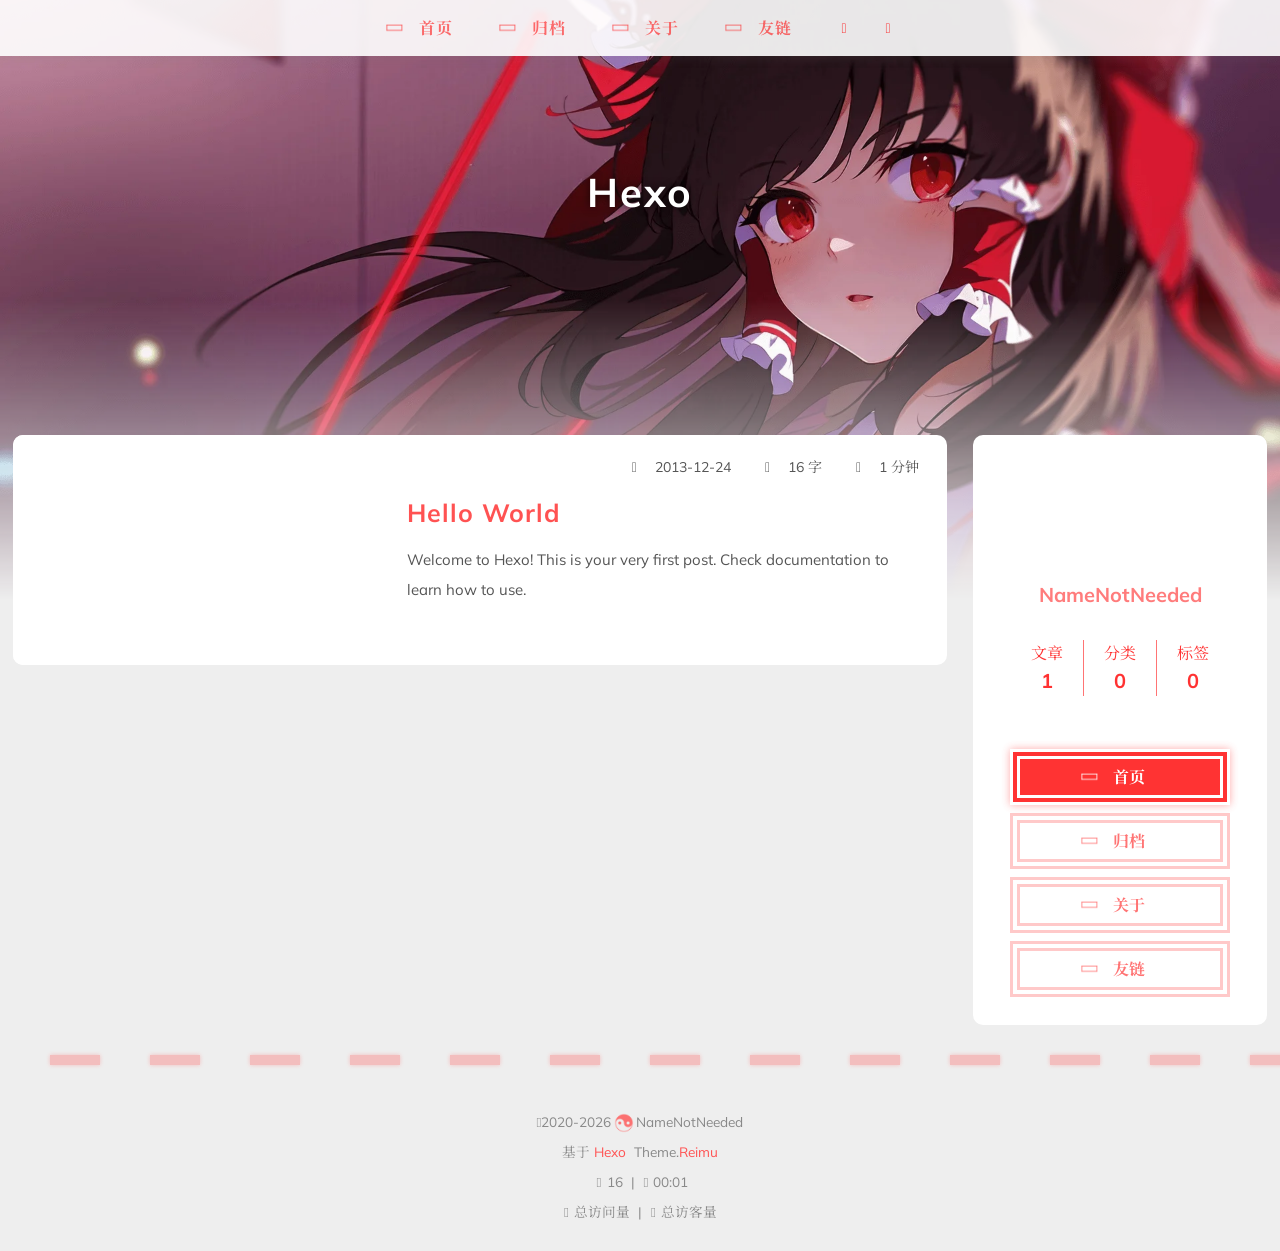
==== commit b2b086b1: "Site updated: 2026-02-21 18:14:57" ====
--- a/index.html
+++ b/index.html
@@ -54,6 +54,12 @@
 <link rel="stylesheet" href="/css/style.css">
 
   <link rel="preload" as="style" onload="this.onload&#x3D;null;this.rel&#x3D;&#39;stylesheet&#39;" href="https://npm.webcache.cn/photoswipe@5.4.4/dist/photoswipe.css" integrity="sha384-IfxC36XL&#x2F;toUyJ939C73PcgMuRzAZuIzZxE38drsmO5p6jD7ei+Zx&#x2F;1oA&#x2F;0l8ysE" crossorigin="anonymous">
+  
+    
+      
+        <link rel="preload" as="style" onload="this.onload&#x3D;null;this.rel&#x3D;&#39;stylesheet&#39;" href="https://npm.webcache.cn/katex@0.16.22/dist/katex.min.css" integrity="sha384-5TcZemv2l&#x2F;9On385z&#x2F;&#x2F;&#x2F;+d7MSYlvIEw9FuZTIdZ14vJLqWphw7e7ZPuOiCHJcFCP" crossorigin="anonymous">
+      
+    
   
   
   
@@ -219,7 +225,7 @@
     <div class="sidebar-wrap" data-aos="fade-up">
       
         <div class="sidebar-author">
-  <img data-src="/avatar/avatar.webp" data-sizes="auto" alt="NameNotNeeded" class="lazyload">
+  <img data-src="/avatar/avatar.jpg" data-sizes="auto" alt="NameNotNeeded" class="lazyload">
   <div class="sidebar-author-name">NameNotNeeded</div>
   <div class="sidebar-description"></div>
 </div>
@@ -351,7 +357,7 @@
       
       
       
-        2020-2025
+        2020-2026
       
       <span class="footer-info-sep rotate"></span>
       NameNotNeeded
@@ -397,7 +403,7 @@
   <div class="sidebar-wrap">
     
       <div class="sidebar-author">
-  <img data-src="/avatar/avatar.webp" data-sizes="auto" alt="NameNotNeeded" class="lazyload">
+  <img data-src="/avatar/avatar.jpg" data-sizes="auto" alt="NameNotNeeded" class="lazyload">
   <div class="sidebar-author-name">NameNotNeeded</div>
   <div class="sidebar-description"></div>
 </div>
@@ -577,6 +583,15 @@
 
 
 
+  
+    
+<script src="https://npm.webcache.cn/katex@0.16.22/dist/katex.min.js" integrity="sha384-cMkvdD8LoxVzGF&#x2F;RPUKAcvmm49FQ0oxwDF3BGKtDXcEc+T1b2N+teh&#x2F;OJfpU0jr6" crossorigin="anonymous" defer data-pjax></script>
+
+    
+<script src="https://npm.webcache.cn/katex@0.16.22/dist/contrib/auto-render.min.js" integrity="sha384-hCXGrW6PitJEwbkoStFjeJxv+fSOOQKOPbJxSfM6G5sWZjAyWhXiTIIAmQqnlLlh" crossorigin="anonymous" defer onload="renderMathInElement(_$(&#39;article&#39;), {delimiters: [{left: &#39;$$&#39;, right: &#39;$$&#39;, display: true},{left: &#39;$&#39;, right: &#39;$&#39;, display: false}]});" data-pjax></script>
+
+  
+
 
 
 
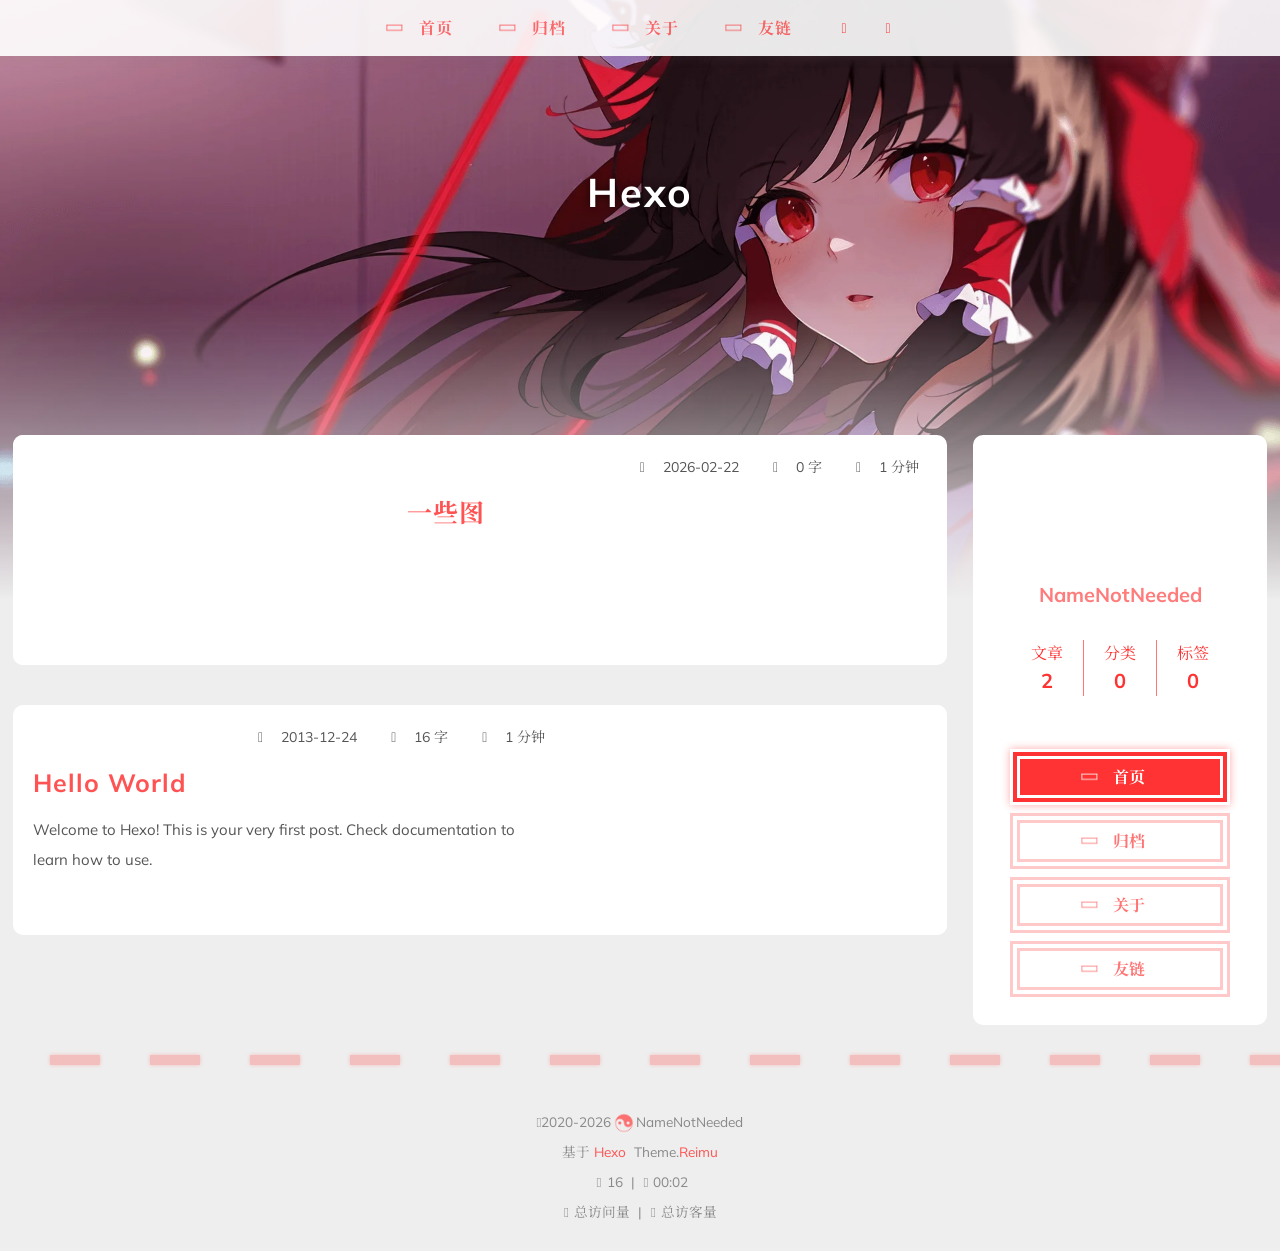
==== commit 411f7fae: "Site updated: 2026-02-23 14:34:29" ====
--- a/index.html
+++ b/index.html
@@ -225,14 +225,14 @@
     <div class="sidebar-wrap" data-aos="fade-up">
       
         <div class="sidebar-author">
-  <img data-src="/avatar/avatar.jpg" data-sizes="auto" alt="NameNotNeeded" class="lazyload">
+  <img data-src="/avatar/avatar.webp" data-sizes="auto" alt="NameNotNeeded" class="lazyload">
   <div class="sidebar-author-name">NameNotNeeded</div>
   <div class="sidebar-description"></div>
 </div>
 <div class="sidebar-state">
   <div class="sidebar-state-article">
     <div>文章</div>
-    <div class="sidebar-state-number">1</div>
+    <div class="sidebar-state-number">2</div>
   </div>
   <div class="sidebar-state-category">
     <div>分类</div>
@@ -311,10 +311,60 @@
       <div class="post-wrapper">
   <div class="post-wrap-left" data-aos="fade-up">
     
+      <a class="post-link" href="/2026/02/22/20230223%E4%B8%80%E4%BA%9B%E5%9B%BE/" aria-label="一些图"></a>
+    
+    
+    <div class="post-cover-left">
+      
+        
+        
+          <img data-src="https://d-sketon.top/img/_backwebp/bg1.webp" data-sizes="auto" alt="一些图" class="lazyload">
+        
+      
+    </div>
+    <div class="post-info">
+      <div class="post-meta">
+        <span><span class="icon-calendar"></span>2026-02-22</span>
+        <span><span class="icon-pencil"></span>0 字</span>
+        <span><span class="icon-clock"></span>1 分钟</span>
+      </div>
+      <h2 class="post-title">一些图</h2>
+      <article class="post-article">
+        
+          
+
+
+
+
+
+
+
+
+
+
+
+
+
+
+
+
+
+
+
+        
+      </article>
+    </div>
+  </div>
+</div>
+      
+    
+      <div class="post-wrapper">
+  <div class="post-wrap-right" data-aos="fade-up">
+    
       <a class="post-link" href="/2013/12/24/hello-world/" aria-label="Hello World"></a>
     
     
-    <div class="post-cover-left">
+    <div class="post-cover-right">
       
         
         
@@ -374,7 +424,7 @@
         16
         &nbsp;|&nbsp;
         <span class="icon-coffee"></span>
-        00:01
+        00:02
       </div>
     
     
@@ -403,14 +453,14 @@
   <div class="sidebar-wrap">
     
       <div class="sidebar-author">
-  <img data-src="/avatar/avatar.jpg" data-sizes="auto" alt="NameNotNeeded" class="lazyload">
+  <img data-src="/avatar/avatar.webp" data-sizes="auto" alt="NameNotNeeded" class="lazyload">
   <div class="sidebar-author-name">NameNotNeeded</div>
   <div class="sidebar-description"></div>
 </div>
 <div class="sidebar-state">
   <div class="sidebar-state-article">
     <div>文章</div>
-    <div class="sidebar-state-number">1</div>
+    <div class="sidebar-state-number">2</div>
   </div>
   <div class="sidebar-state-category">
     <div>分类</div>
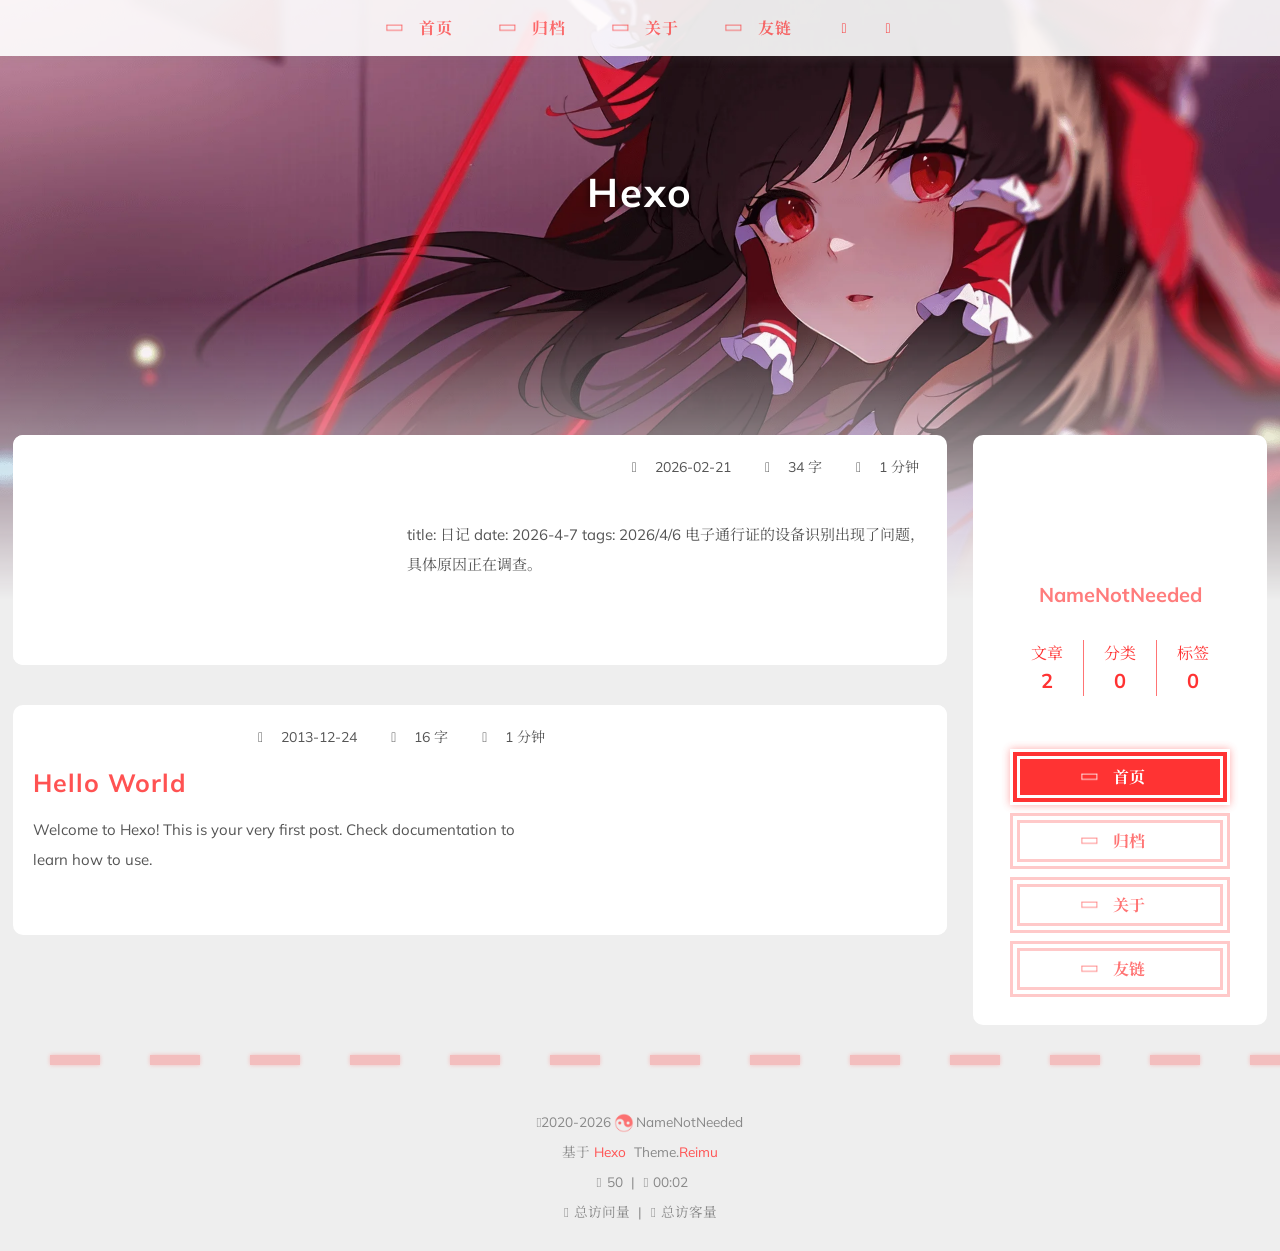
==== commit bf3c00f5: "Site updated: 2026-04-07 02:09:10" ====
--- a/index.html
+++ b/index.html
@@ -311,45 +311,31 @@
       <div class="post-wrapper">
   <div class="post-wrap-left" data-aos="fade-up">
     
-      <a class="post-link" href="/2026/02/22/20230223%E4%B8%80%E4%BA%9B%E5%9B%BE/" aria-label="一些图"></a>
+      <a class="post-link" href="/2026/02/21/20230223%E4%B8%80%E4%BA%9B%E5%9B%BE/" aria-label=""></a>
     
     
     <div class="post-cover-left">
       
         
         
-          <img data-src="https://d-sketon.top/img/_backwebp/bg1.webp" data-sizes="auto" alt="一些图" class="lazyload">
+          <img data-src="https://d-sketon.top/img/_backwebp/bg1.webp" data-sizes="auto" alt="" class="lazyload">
         
       
     </div>
     <div class="post-info">
       <div class="post-meta">
-        <span><span class="icon-calendar"></span>2026-02-22</span>
-        <span><span class="icon-pencil"></span>0 字</span>
+        <span><span class="icon-calendar"></span>2026-02-21</span>
+        <span><span class="icon-pencil"></span>34 字</span>
         <span><span class="icon-clock"></span>1 分钟</span>
       </div>
-      <h2 class="post-title">一些图</h2>
+      <h2 class="post-title"></h2>
       <article class="post-article">
         
-          
-
-
-
-
-
-
-
-
-
-
-
-
-
-
-
-
-
-
+          title: 日记
+date: 2026-4-7
+tags:
+ 2026/4/6
+电子通行证的设备识别出现了问题，具体原因正在调查。
 
         
       </article>
@@ -421,7 +407,7 @@
     
       <div>
         <span class="icon-brush"></span>
-        16
+        50
         &nbsp;|&nbsp;
         <span class="icon-coffee"></span>
         00:02
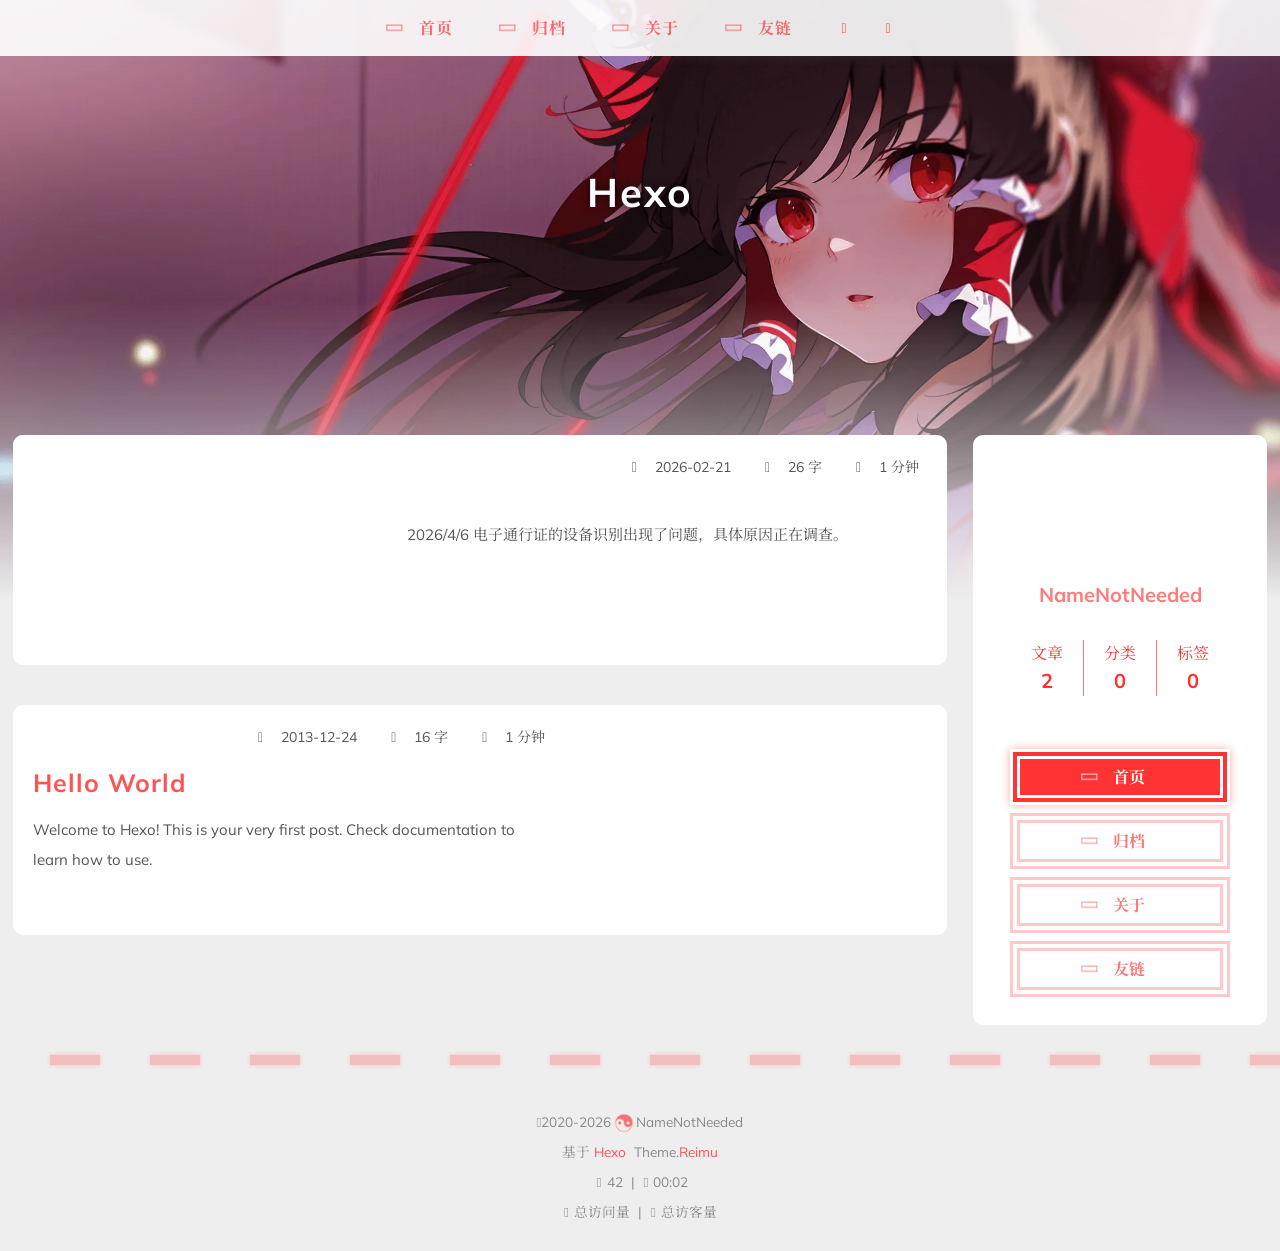
==== commit 4eaffb89: "Site updated: 2026-04-07 02:12:15" ====
--- a/index.html
+++ b/index.html
@@ -311,7 +311,7 @@
       <div class="post-wrapper">
   <div class="post-wrap-left" data-aos="fade-up">
     
-      <a class="post-link" href="/2026/02/21/20230223%E4%B8%80%E4%BA%9B%E5%9B%BE/" aria-label=""></a>
+      <a class="post-link" href="/2026/02/21/%E6%97%A5%E8%AE%B0/" aria-label=""></a>
     
     
     <div class="post-cover-left">
@@ -325,16 +325,13 @@
     <div class="post-info">
       <div class="post-meta">
         <span><span class="icon-calendar"></span>2026-02-21</span>
-        <span><span class="icon-pencil"></span>34 字</span>
+        <span><span class="icon-pencil"></span>26 字</span>
         <span><span class="icon-clock"></span>1 分钟</span>
       </div>
       <h2 class="post-title"></h2>
       <article class="post-article">
         
-          title: 日记
-date: 2026-4-7
-tags:
- 2026/4/6
+           2026/4/6
 电子通行证的设备识别出现了问题，具体原因正在调查。
 
         
@@ -407,7 +404,7 @@
     
       <div>
         <span class="icon-brush"></span>
-        50
+        42
         &nbsp;|&nbsp;
         <span class="icon-coffee"></span>
         00:02
--- a/css/style.css
+++ b/css/style.css
@@ -1345,6 +1345,30 @@
   max-width: 100%;
   margin: 0 auto;
 }
+.katex-display {
+  overflow-x: auto;
+  overflow-y: hidden;
+}
+.katex-display::-webkit-scrollbar {
+  display: none;
+}
+.katex {
+  width: calc(100% - 2px);
+}
+.katex-html {
+  padding: 3px;
+}
+.katex-html .base {
+  margin: 0 auto;
+}
+.katex-html:has(span.tag) {
+  display: flex !important;
+}
+.katex-display>.katex>.katex-html>.tag {
+  position: relative !important;
+  float: right;
+  margin-left: 0.25rem;
+}
 .post-link {
   position: absolute;
   top: 0;
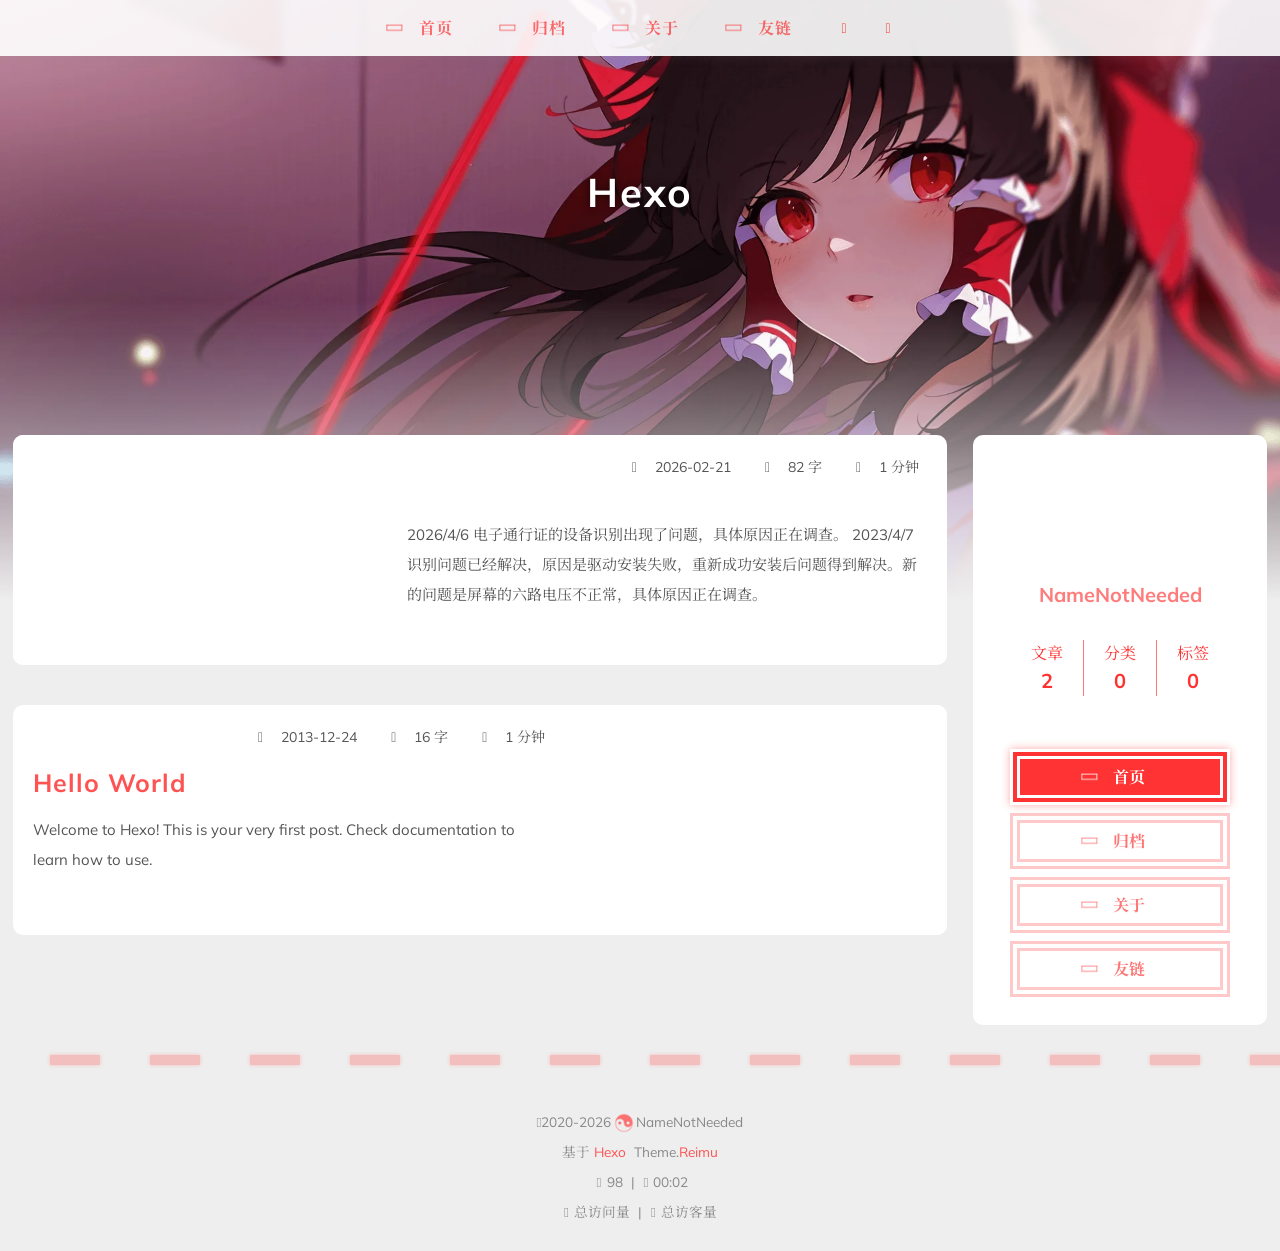
==== commit fbe3920a: "Site updated: 2026-04-07 23:57:51" ====
--- a/index.html
+++ b/index.html
@@ -325,7 +325,7 @@
     <div class="post-info">
       <div class="post-meta">
         <span><span class="icon-calendar"></span>2026-02-21</span>
-        <span><span class="icon-pencil"></span>26 字</span>
+        <span><span class="icon-pencil"></span>82 字</span>
         <span><span class="icon-clock"></span>1 分钟</span>
       </div>
       <h2 class="post-title"></h2>
@@ -333,6 +333,8 @@
         
            2026/4/6
 电子通行证的设备识别出现了问题，具体原因正在调查。
+ 2023/4/7
+识别问题已经解决，原因是驱动安装失败，重新成功安装后问题得到解决。新的问题是屏幕的六路电压不正常，具体原因正在调查。
 
         
       </article>
@@ -404,7 +406,7 @@
     
       <div>
         <span class="icon-brush"></span>
-        42
+        98
         &nbsp;|&nbsp;
         <span class="icon-coffee"></span>
         00:02
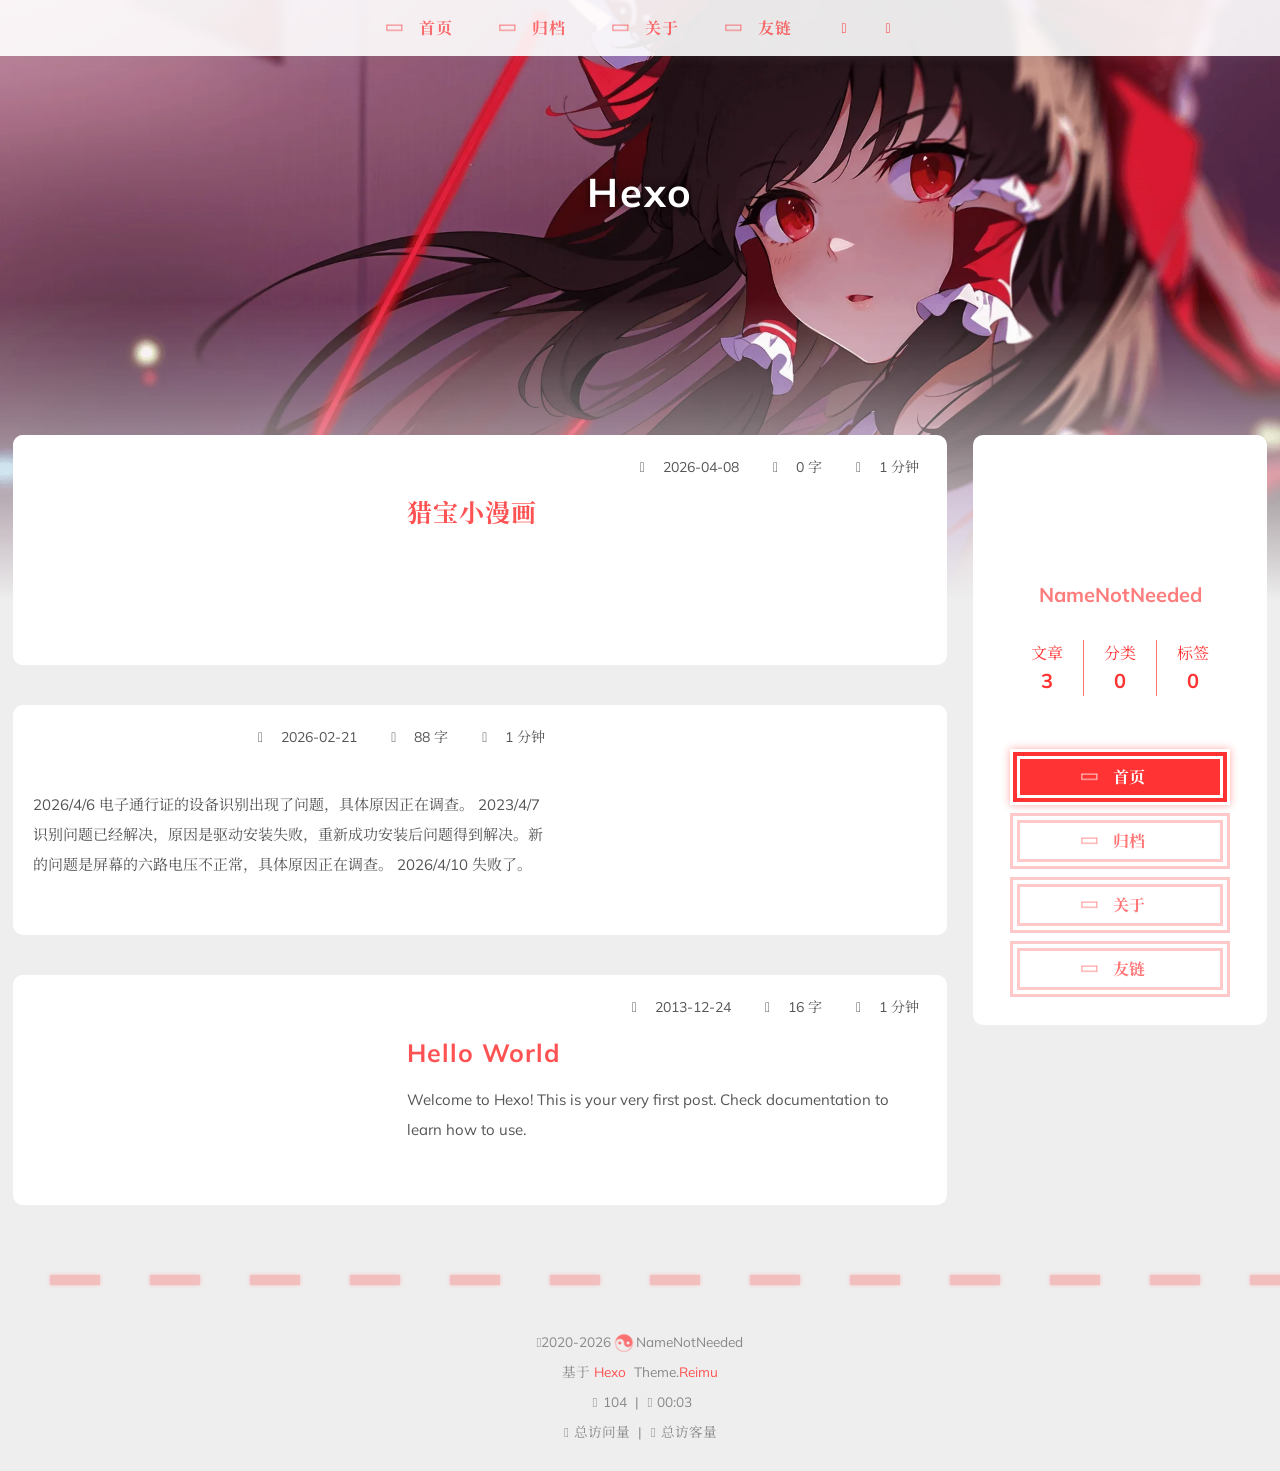
==== commit 95d6e91d: "Site updated: 2026-04-10 02:17:27" ====
--- a/index.html
+++ b/index.html
@@ -232,7 +232,7 @@
 <div class="sidebar-state">
   <div class="sidebar-state-article">
     <div>文章</div>
-    <div class="sidebar-state-number">2</div>
+    <div class="sidebar-state-number">3</div>
   </div>
   <div class="sidebar-state-category">
     <div>分类</div>
@@ -311,10 +311,43 @@
       <div class="post-wrapper">
   <div class="post-wrap-left" data-aos="fade-up">
     
+      <a class="post-link" href="/2026/04/08/%E7%8C%8E%E5%AE%9D%E5%B0%8F%E6%BC%AB%E7%94%BB/" aria-label="猎宝小漫画"></a>
+    
+    
+    <div class="post-cover-left">
+      
+        
+        
+          <img data-src="https://d-sketon.top/img/_backwebp/bg1.webp" data-sizes="auto" alt="猎宝小漫画" class="lazyload">
+        
+      
+    </div>
+    <div class="post-info">
+      <div class="post-meta">
+        <span><span class="icon-calendar"></span>2026-04-08</span>
+        <span><span class="icon-pencil"></span>0 字</span>
+        <span><span class="icon-clock"></span>1 分钟</span>
+      </div>
+      <h2 class="post-title">猎宝小漫画</h2>
+      <article class="post-article">
+        
+          
+
+
+        
+      </article>
+    </div>
+  </div>
+</div>
+      
+    
+      <div class="post-wrapper">
+  <div class="post-wrap-right" data-aos="fade-up">
+    
       <a class="post-link" href="/2026/02/21/%E6%97%A5%E8%AE%B0/" aria-label=""></a>
     
     
-    <div class="post-cover-left">
+    <div class="post-cover-right">
       
         
         
@@ -325,7 +358,7 @@
     <div class="post-info">
       <div class="post-meta">
         <span><span class="icon-calendar"></span>2026-02-21</span>
-        <span><span class="icon-pencil"></span>82 字</span>
+        <span><span class="icon-pencil"></span>88 字</span>
         <span><span class="icon-clock"></span>1 分钟</span>
       </div>
       <h2 class="post-title"></h2>
@@ -335,6 +368,8 @@
 电子通行证的设备识别出现了问题，具体原因正在调查。
  2023/4/7
 识别问题已经解决，原因是驱动安装失败，重新成功安装后问题得到解决。新的问题是屏幕的六路电压不正常，具体原因正在调查。
+ 2026/4/10
+失败了。
 
         
       </article>
@@ -344,12 +379,12 @@
       
     
       <div class="post-wrapper">
-  <div class="post-wrap-right" data-aos="fade-up">
+  <div class="post-wrap-left" data-aos="fade-up">
     
       <a class="post-link" href="/2013/12/24/hello-world/" aria-label="Hello World"></a>
     
     
-    <div class="post-cover-right">
+    <div class="post-cover-left">
       
         
         
@@ -406,10 +441,10 @@
     
       <div>
         <span class="icon-brush"></span>
-        98
+        104
         &nbsp;|&nbsp;
         <span class="icon-coffee"></span>
-        00:02
+        00:03
       </div>
     
     
@@ -445,7 +480,7 @@
 <div class="sidebar-state">
   <div class="sidebar-state-article">
     <div>文章</div>
-    <div class="sidebar-state-number">2</div>
+    <div class="sidebar-state-number">3</div>
   </div>
   <div class="sidebar-state-category">
     <div>分类</div>
